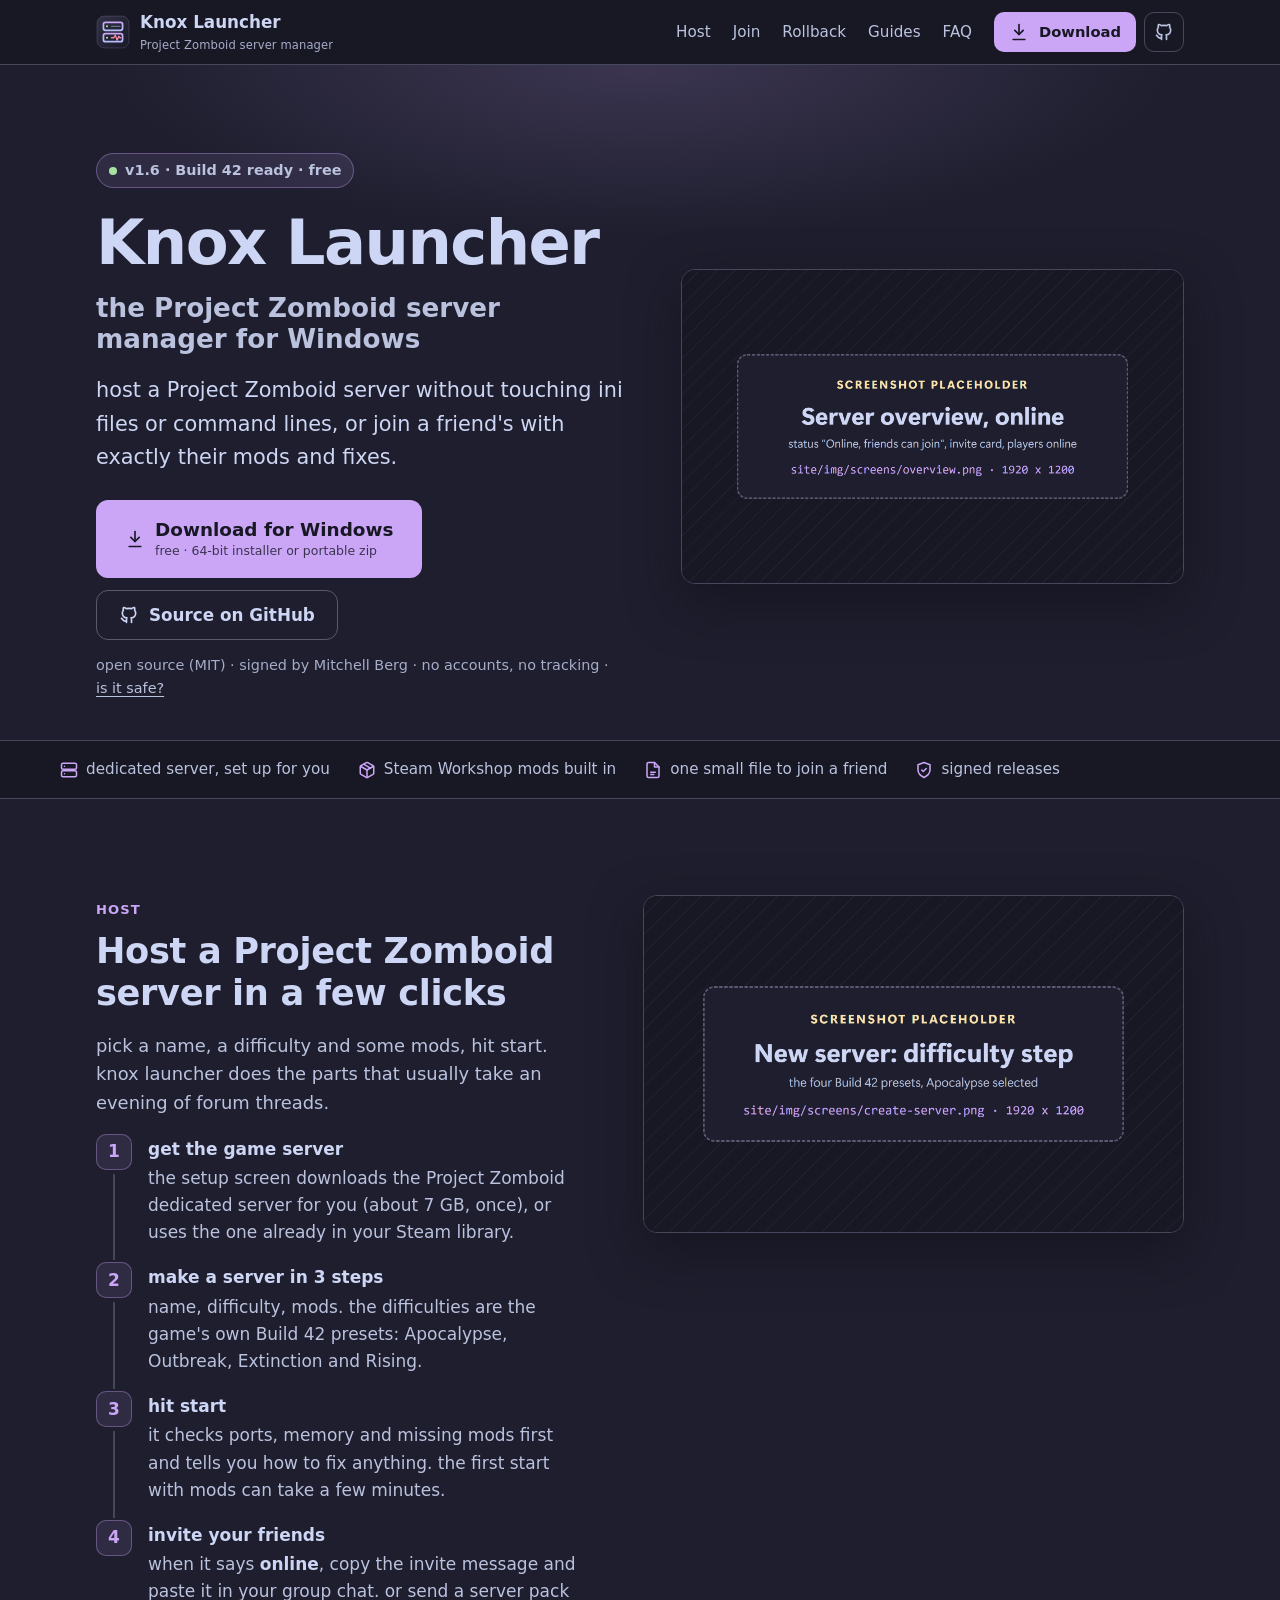
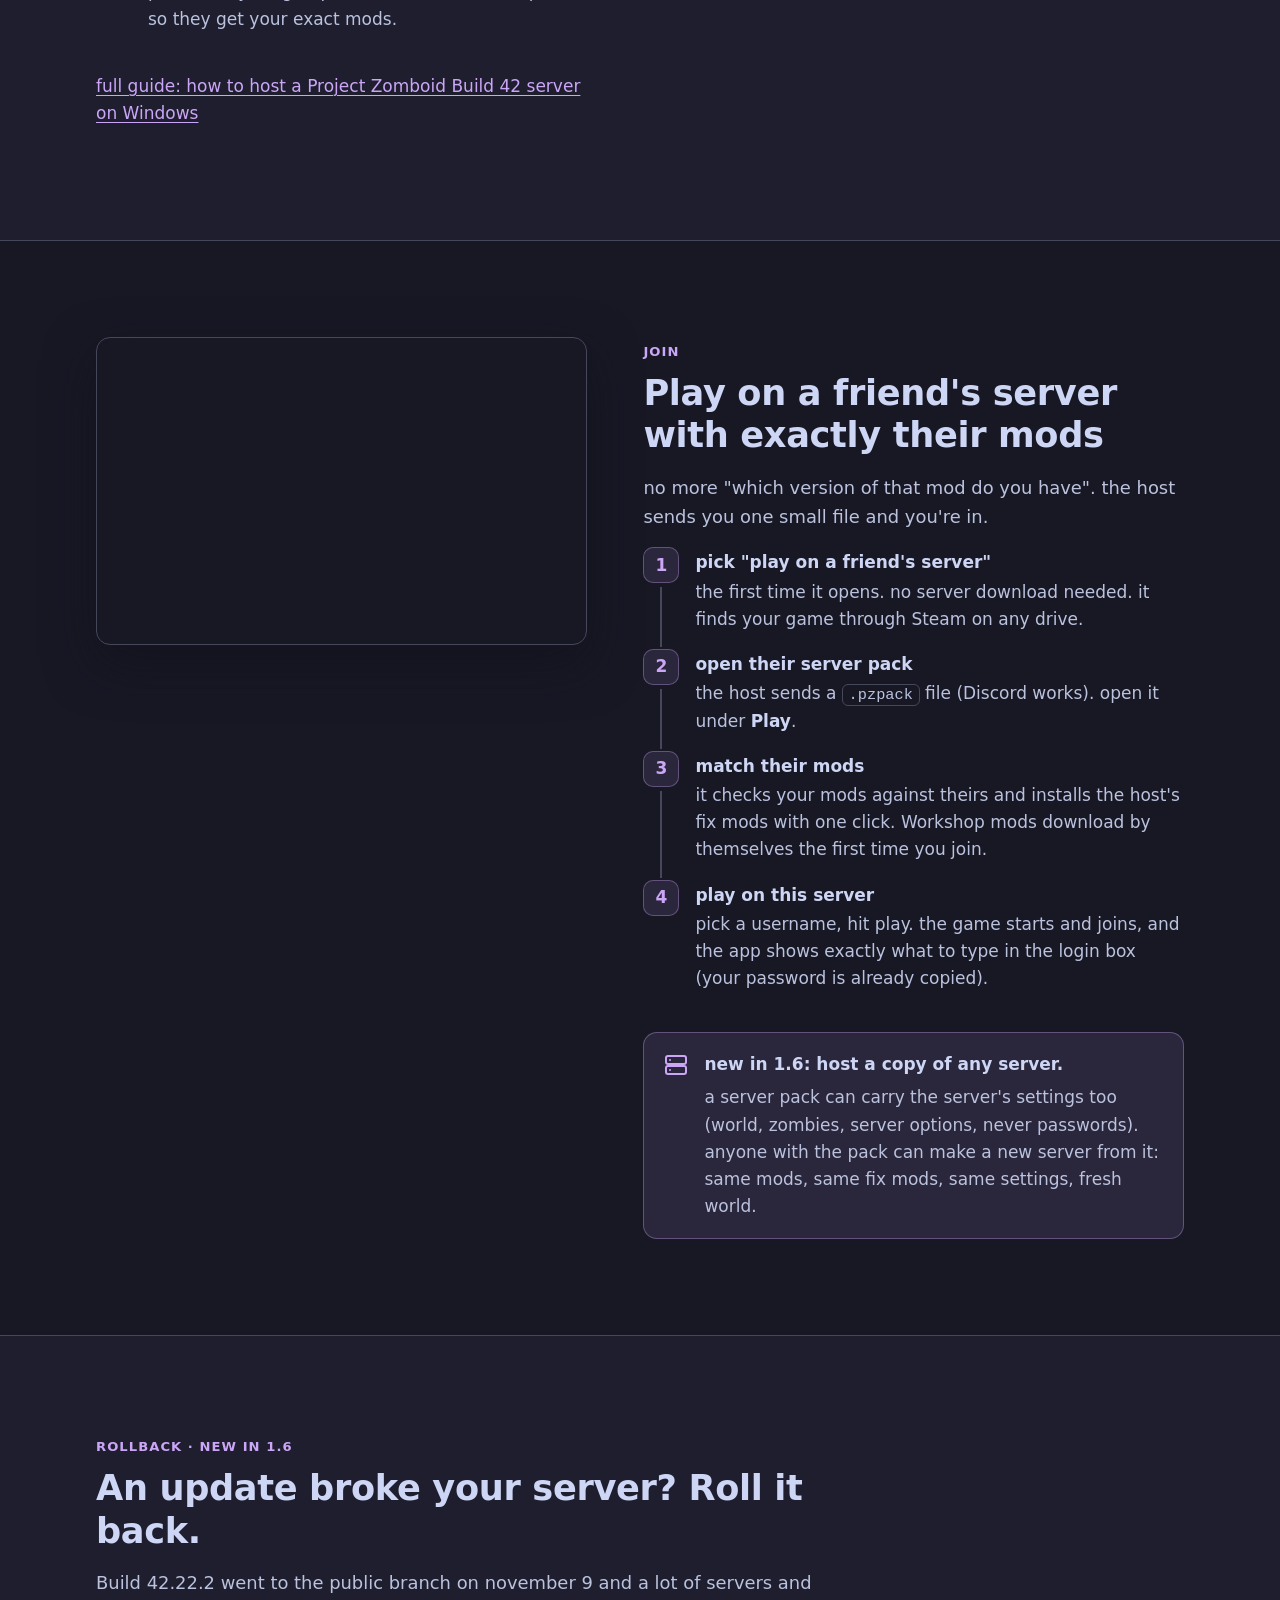
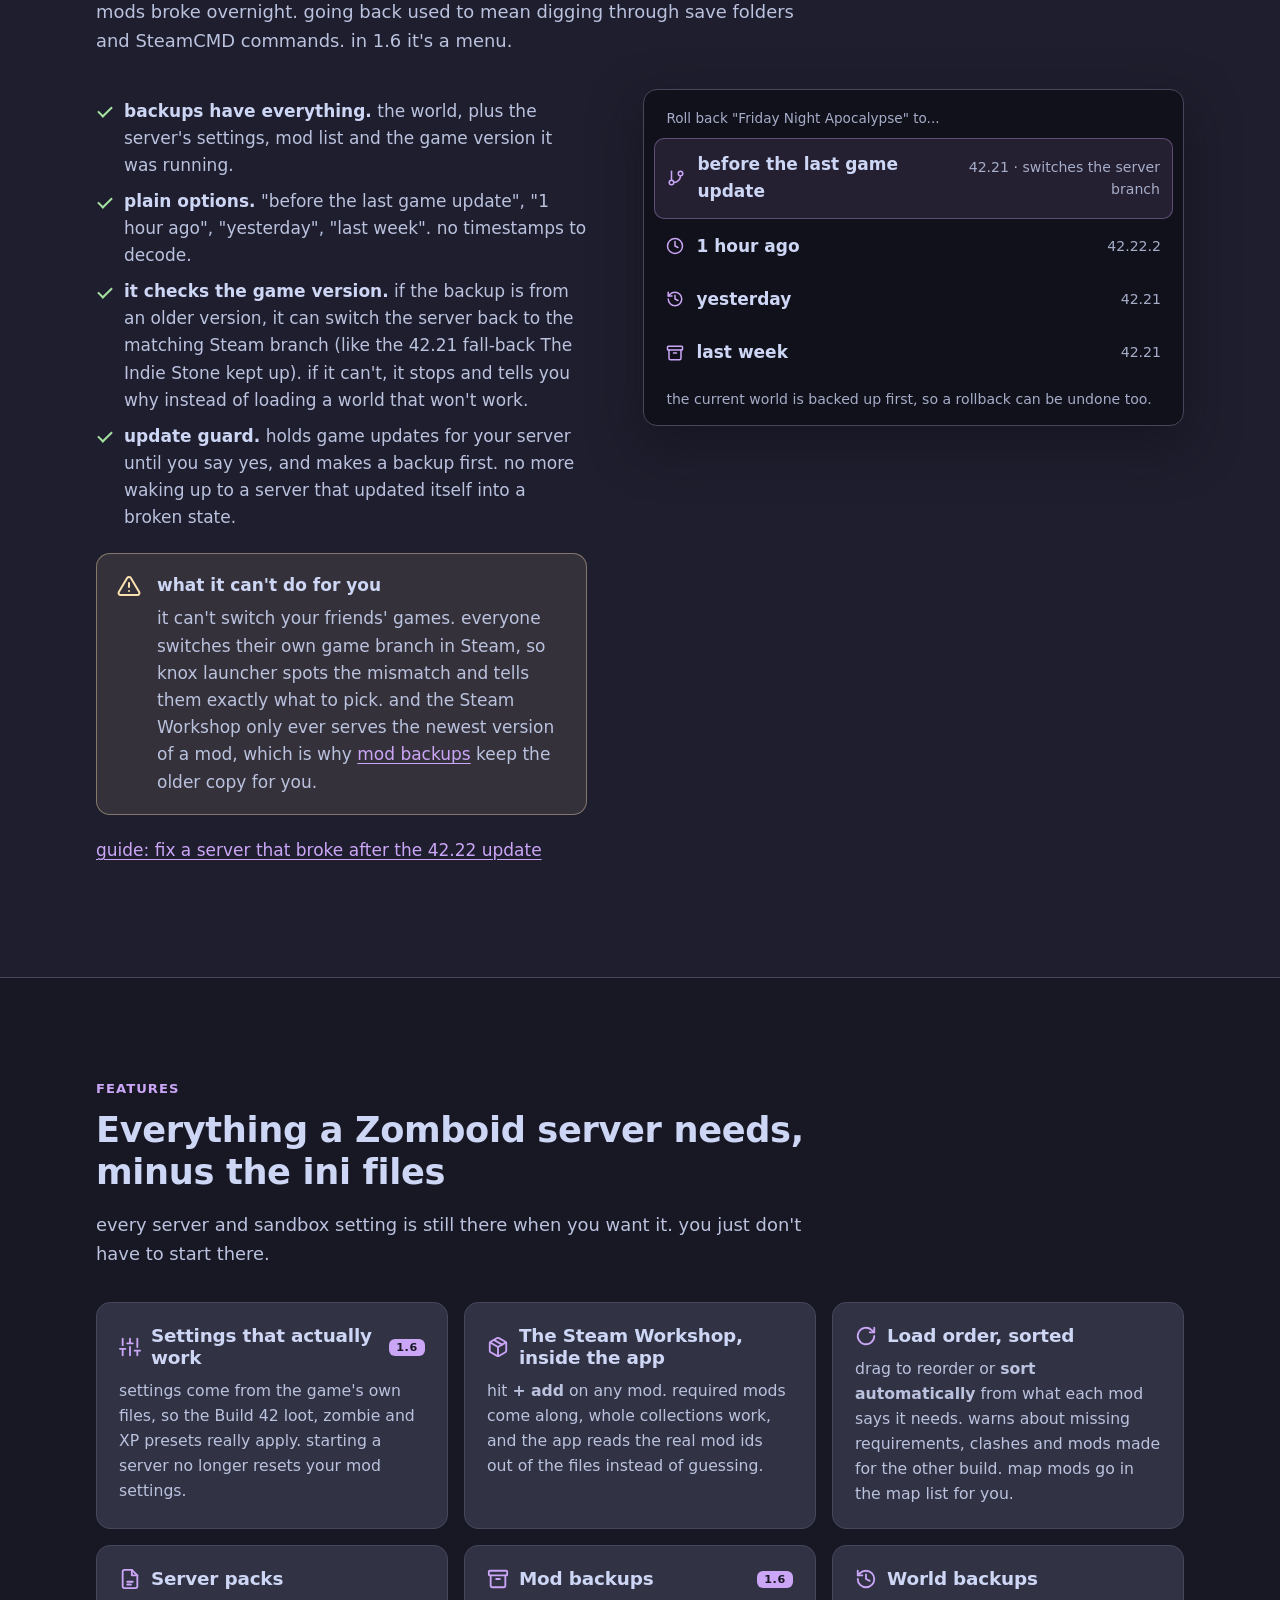
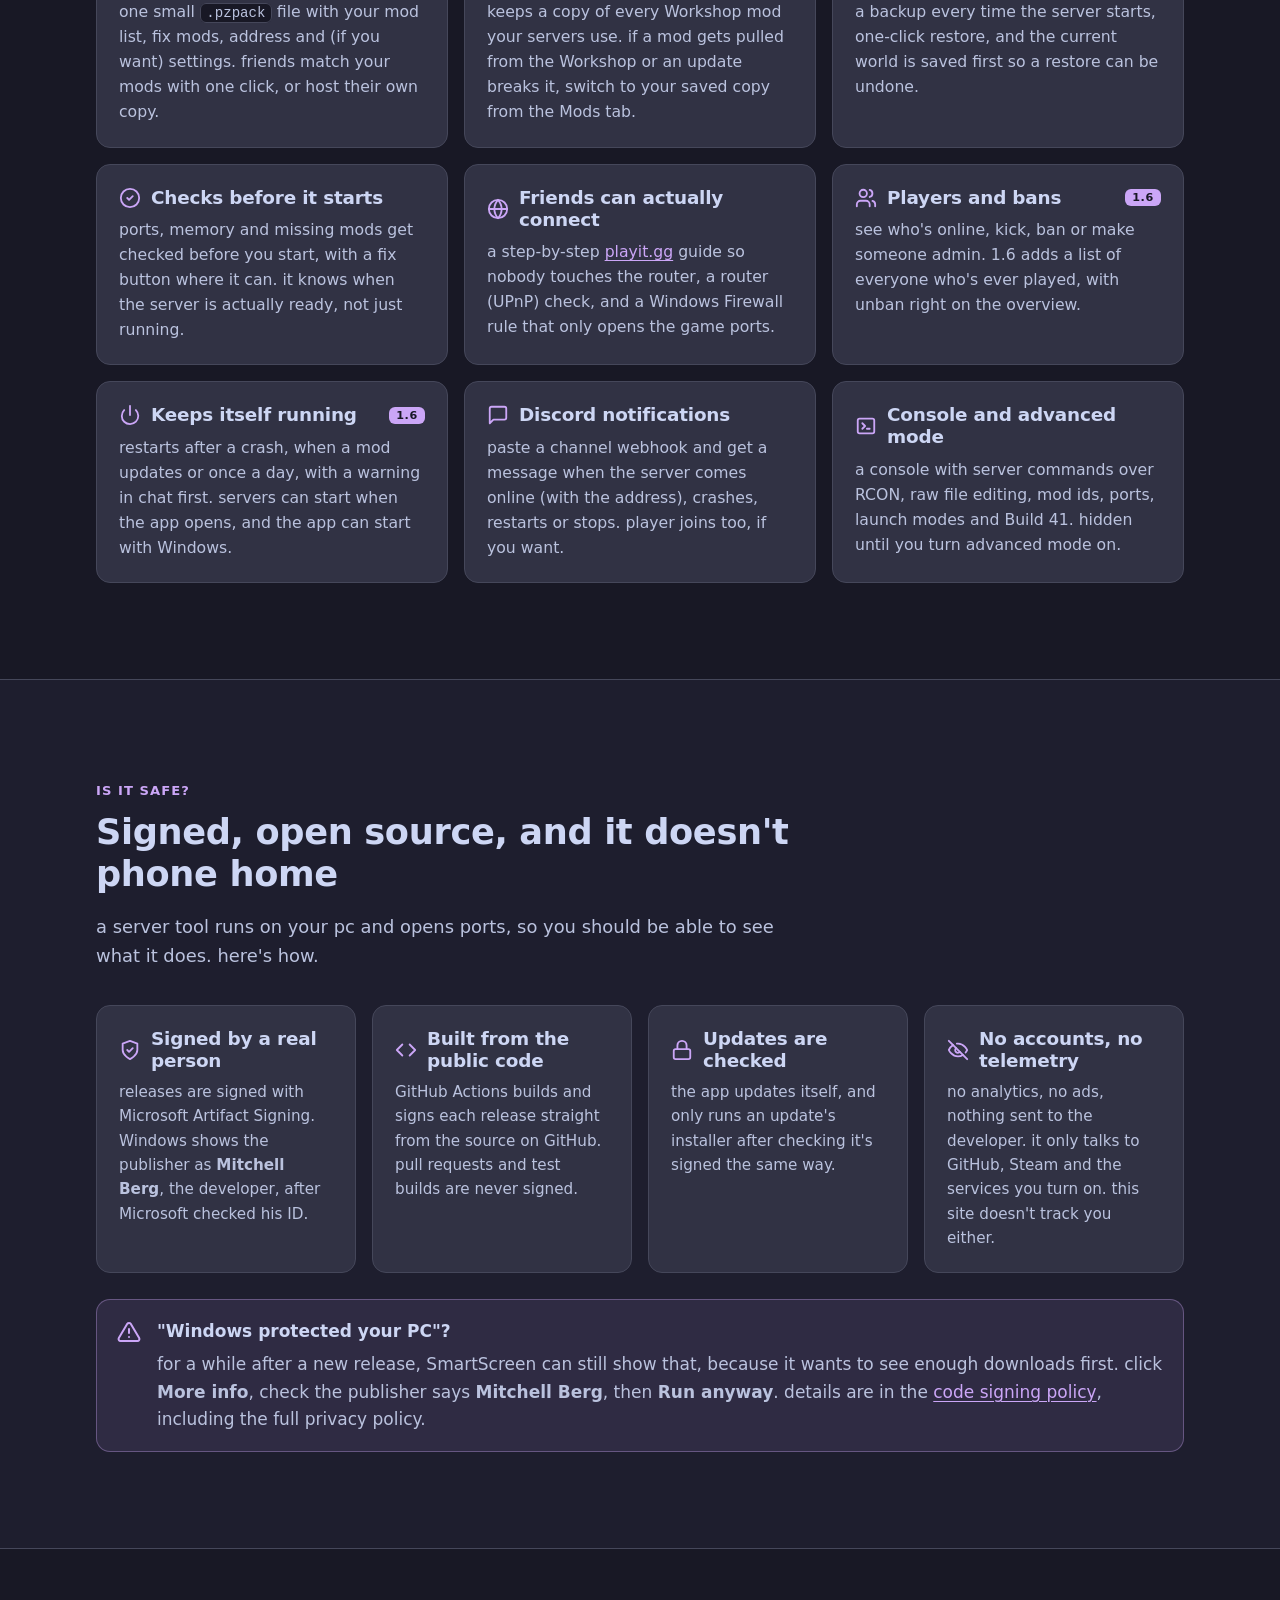
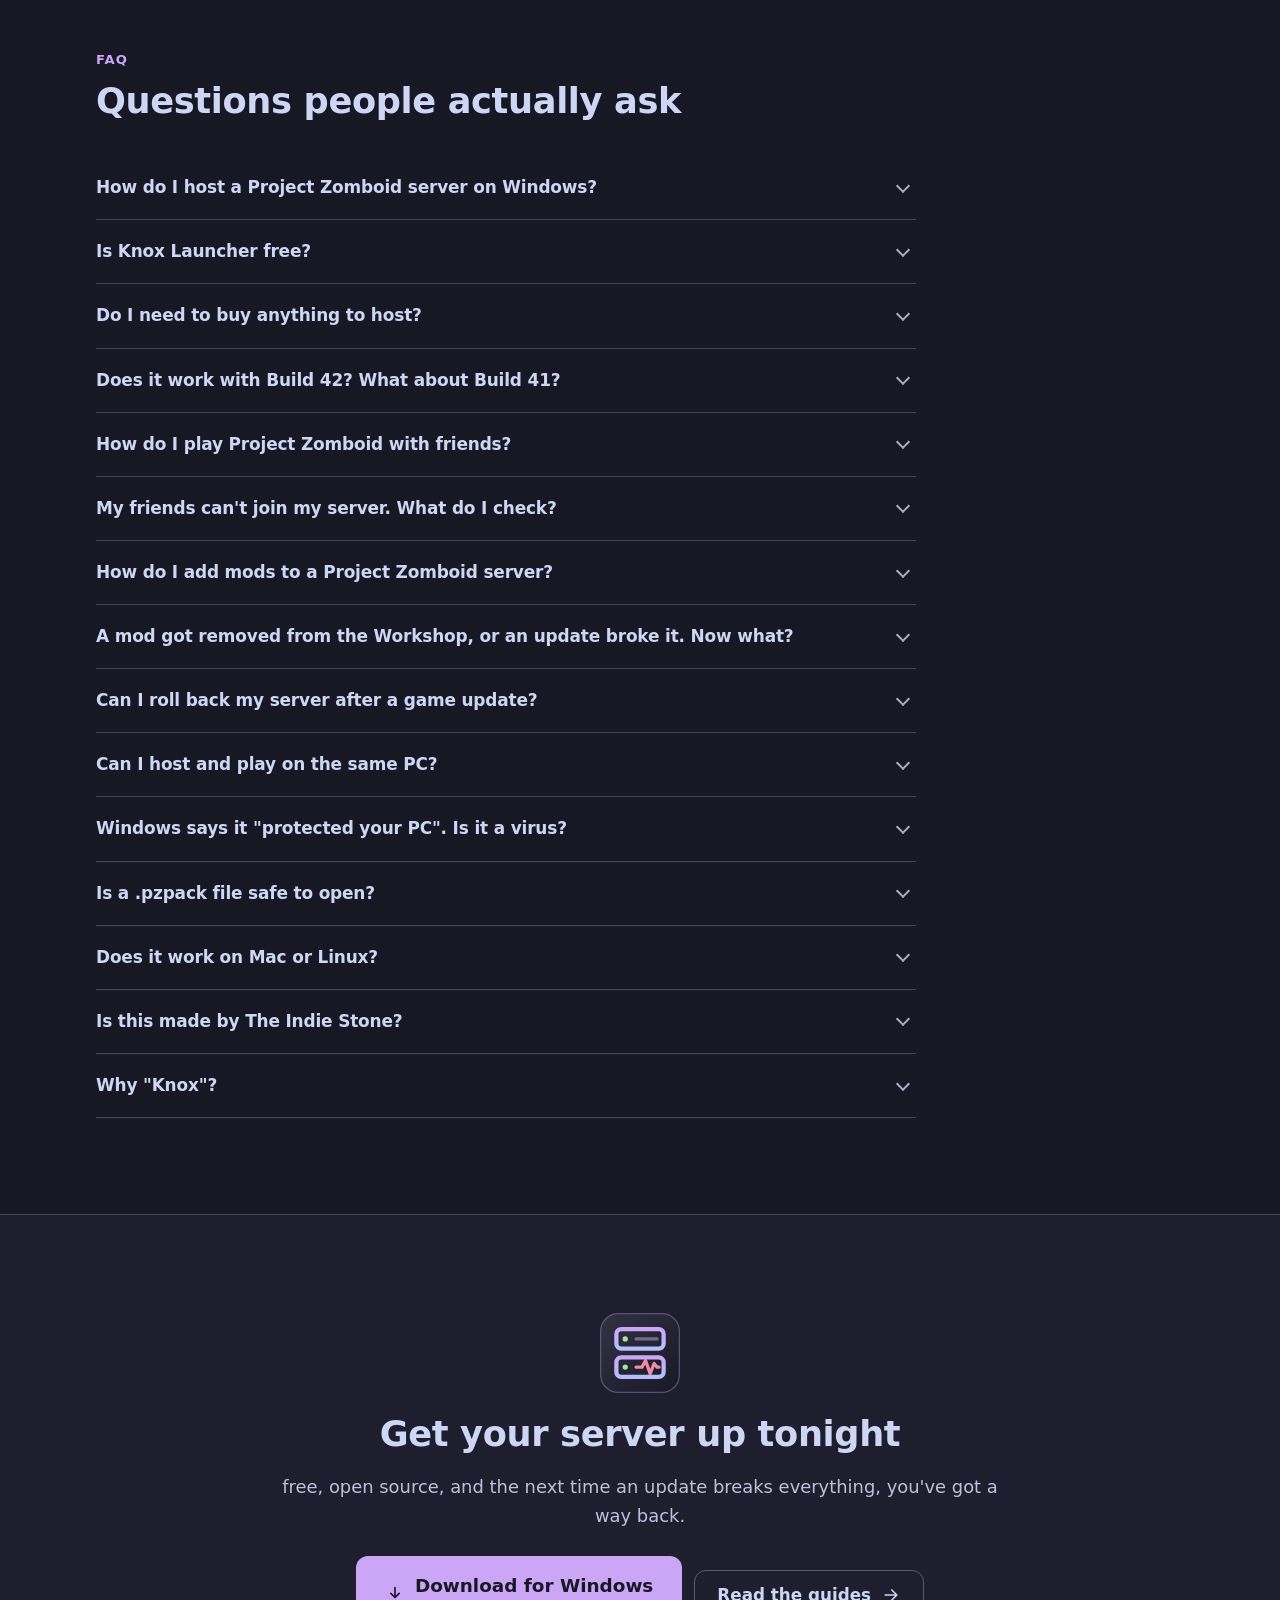
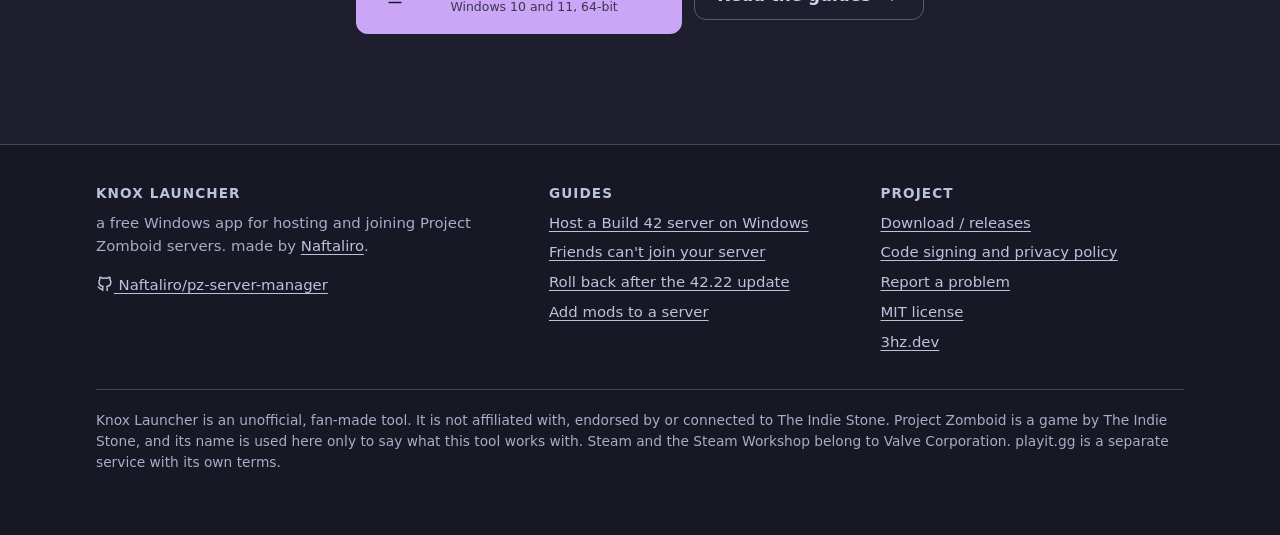
==== knox/index.html @ b211443c "knox launcher site at /knox/, link it from the knox card and the 404, add it to the sitemap" ====
<!DOCTYPE html>
<html lang="en">
<head>
  <meta charset="utf-8">
  <meta name="viewport" content="width=device-width, initial-scale=1">
  <meta http-equiv="Content-Security-Policy" content="default-src 'self'; img-src 'self' data:; style-src 'self'; script-src 'self'; font-src 'self'; connect-src 'none'; form-action 'none'; base-uri 'none'; object-src 'none'">
  <meta name="referrer" content="strict-origin-when-cross-origin">
  <title>Knox Launcher · free Project Zomboid server manager for Windows</title>
  <meta name="description" content="Host a Project Zomboid dedicated server on Windows without touching ini files, or join a friend's server with exactly their mods and fixes. Free, open source, Build 42 ready.">
  <link rel="canonical" href="https://3hz.dev/knox/">
  <meta name="color-scheme" content="dark">
  <meta name="theme-color" content="#1e1e2e">
  <meta name="author" content="Naftaliro">

  <meta property="og:type" content="website">
  <meta property="og:site_name" content="Knox Launcher">
  <meta property="og:title" content="Knox Launcher · free Project Zomboid server manager for Windows">
  <meta property="og:description" content="Host a Project Zomboid server without ini files or command lines, or join a friend's with exactly their mods and fixes. Free and open source.">
  <meta property="og:url" content="https://3hz.dev/knox/">
  <meta property="og:image" content="https://3hz.dev/knox/img/og.png">
  <meta property="og:image:width" content="1200">
  <meta property="og:image:height" content="630">
  <meta property="og:image:alt" content="Knox Launcher logo next to the words: Project Zomboid servers without the ini files. Host a server or join a friend's with exactly their mods.">
  <meta name="twitter:card" content="summary_large_image">
  <meta name="twitter:title" content="Knox Launcher · free Project Zomboid server manager for Windows">
  <meta name="twitter:description" content="Host a Project Zomboid server without ini files or command lines, or join a friend's with exactly their mods and fixes. Free and open source.">
  <meta name="twitter:image" content="https://3hz.dev/knox/img/og.png">
  <meta name="twitter:image:alt" content="Knox Launcher logo next to the words: Project Zomboid servers without the ini files. Host a server or join a friend's with exactly their mods.">

  <link rel="icon" href="/knox/favicon.ico" sizes="32x32">
  <link rel="icon" href="/knox/favicon.svg" type="image/svg+xml">
  <link rel="apple-touch-icon" href="/knox/apple-touch-icon.png">
  <link rel="manifest" href="/knox/site.webmanifest">
  <link rel="preload" href="/knox/img/screens/overview.png" as="image" fetchpriority="high">
  <link rel="stylesheet" href="/knox/css/style.css">

  <script type="application/ld+json">
  {
    "@context": "https://schema.org",
    "@graph": [
      {
        "@type": "WebPage",
        "@id": "https://3hz.dev/knox/#page",
        "name": "Knox Launcher · free Project Zomboid server manager for Windows",
        "url": "https://3hz.dev/knox/",
        "inLanguage": "en",
        "isPartOf": { "@type": "WebSite", "name": "3hz.dev", "url": "https://3hz.dev/" },
        "mainEntity": { "@id": "https://3hz.dev/knox/#app" }
      },
      {
        "@type": "SoftwareApplication",
        "@id": "https://3hz.dev/knox/#app",
        "name": "Knox Launcher",
        "alternateName": ["PZ Server Manager", "pz-server-manager"],
        "description": "A free, open-source Windows app for Project Zomboid: host a dedicated server without touching ini files or command lines, or join a friend's server with exactly their mods and fixes using a small server pack (.pzpack) file.",
        "url": "https://3hz.dev/knox/",
        "applicationCategory": "GameApplication",
        "applicationSubCategory": "Game server manager",
        "operatingSystem": "Windows 10, Windows 11 (64-bit)",
        "softwareVersion": "1.6.0",
        "downloadUrl": "https://github.com/Naftaliro/pz-server-manager/releases/latest",
        "installUrl": "https://github.com/Naftaliro/pz-server-manager/releases/latest",
        "license": "https://opensource.org/licenses/MIT",
        "isAccessibleForFree": true,
        "offers": { "@type": "Offer", "price": "0", "priceCurrency": "USD" },
        "image": "https://3hz.dev/knox/img/og.png",
        "sameAs": ["https://github.com/Naftaliro/pz-server-manager"],
        "author": { "@type": "Person", "name": "Mitchell Berg", "alternateName": "Naftaliro", "url": "https://3hz.dev" },
        "publisher": { "@type": "Person", "name": "Mitchell Berg", "alternateName": "Naftaliro", "url": "https://3hz.dev" }
      }
    ]
  }
  </script>
</head>
<body>
<a class="skip" href="#main">skip to content</a>

<header class="top">
  <div class="wrap top-in">
    <a class="logo" href="/knox/" aria-label="Knox Launcher home">
      <img src="/knox/img/icon.svg" alt="" width="34" height="34">
      <span>Knox Launcher<small>Project Zomboid server manager</small></span>
    </a>
    <nav class="nav" aria-label="main">
      <a href="/knox/#host">Host</a>
      <a href="/knox/#join">Join</a>
      <a href="/knox/#rollback">Rollback</a>
      <a href="/knox/guides/">Guides</a>
      <a href="/knox/#faq">FAQ</a>
    </nav>
    <div class="top-actions">
      <a class="btn btn-primary btn-sm" href="https://github.com/Naftaliro/pz-server-manager/releases/latest"><svg class="i" aria-hidden="true"><use href="/knox/img/icons.svg#download"/></svg>Download</a>
      <a class="icon-btn" href="https://github.com/Naftaliro/pz-server-manager" aria-label="Knox Launcher on GitHub"><svg aria-hidden="true"><use href="/knox/img/icons.svg#github"/></svg></a>
    </div>
  </div>
</header>

<main id="main">

  <!-- ── hero ── -->
  <section class="hero" aria-labelledby="t-hero">
    <div class="wrap hero-grid">
      <div>
        <p class="eyebrow"><span class="dot" aria-hidden="true"></span>v1.6 · Build 42 ready · free</p>
        <h1 id="t-hero">Knox Launcher <span class="h1-sub">the Project Zomboid server manager for Windows</span></h1>
        <p class="pitch">host a Project Zomboid server without touching ini files or command lines, or join a friend's with exactly their mods and fixes.</p>
        <div class="cta">
          <a class="btn btn-primary btn-big" href="https://github.com/Naftaliro/pz-server-manager/releases/latest">
            <svg aria-hidden="true"><use href="/knox/img/icons.svg#download"/></svg>
            <span>Download for Windows<span class="btn-sub">free · 64-bit installer or portable zip</span></span>
          </a>
          <a class="btn btn-ghost" href="https://github.com/Naftaliro/pz-server-manager"><svg aria-hidden="true"><use href="/knox/img/icons.svg#github"/></svg>Source on GitHub</a>
        </div>
        <p class="cta-note">open source (MIT) · signed by Mitchell Berg · no accounts, no tracking · <a href="/knox/#trust">is it safe?</a></p>
      </div>
      <figure class="hero-shot shot">
        <img src="/knox/img/screens/overview.png" width="1920" height="1200" fetchpriority="high" decoding="async"
             alt="Knox Launcher's server overview: the server says online, friends can join, with an invite box showing the address, port and a copy invite message button, and a list of players online.">
      </figure>
    </div>
  </section>

  <div class="strip">
    <ul class="wrap">
      <li><svg class="i" aria-hidden="true"><use href="/knox/img/icons.svg#server"/></svg>dedicated server, set up for you</li>
      <li><svg class="i" aria-hidden="true"><use href="/knox/img/icons.svg#package"/></svg>Steam Workshop mods built in</li>
      <li><svg class="i" aria-hidden="true"><use href="/knox/img/icons.svg#file"/></svg>one small file to join a friend</li>
      <li><svg class="i" aria-hidden="true"><use href="/knox/img/icons.svg#shield"/></svg>signed releases</li>
    </ul>
  </div>

  <!-- ── host ── -->
  <section class="sec" id="host" aria-labelledby="t-host">
    <div class="wrap split">
      <div>
        <span class="kicker">Host</span>
        <h2 id="t-host">Host a Project Zomboid server in a few clicks</h2>
        <p class="lede">pick a name, a difficulty and some mods, hit start. knox launcher does the parts that usually take an evening of forum threads.</p>
        <ol class="steps">
          <li><b>get the game server</b><p>the setup screen downloads the Project Zomboid dedicated server for you (about 7 GB, once), or uses the one already in your Steam library.</p></li>
          <li><b>make a server in 3 steps</b><p>name, difficulty, mods. the difficulties are the game's own Build 42 presets: Apocalypse, Outbreak, Extinction and Rising.</p></li>
          <li><b>hit start</b><p>it checks ports, memory and missing mods first and tells you how to fix anything. the first start with mods can take a few minutes.</p></li>
          <li><b>invite your friends</b><p>when it says <b>online</b>, copy the invite message and paste it in your group chat. or send a server pack so they get your exact mods.</p></li>
        </ol>
        <p><a href="/knox/guides/host-project-zomboid-server-windows/">full guide: how to host a Project Zomboid Build 42 server on Windows</a></p>
      </div>
      <figure class="shot">
        <img src="/knox/img/screens/create-server.png" width="1920" height="1200" loading="lazy" decoding="async"
             alt="The new server screen asking how hard it should be, with the four Build 42 difficulty presets: Apocalypse, Outbreak, Extinction and Rising, each with a one-line description.">
      </figure>
    </div>
  </section>

  <!-- ── join ── -->
  <section class="sec sec-alt" id="join" aria-labelledby="t-join">
    <div class="wrap split flip">
      <div>
        <span class="kicker">Join</span>
        <h2 id="t-join">Play on a friend's server with exactly their mods</h2>
        <p class="lede">no more "which version of that mod do you have". the host sends you one small file and you're in.</p>
        <ol class="steps">
          <li><b>pick "play on a friend's server"</b><p>the first time it opens. no server download needed. it finds your game through Steam on any drive.</p></li>
          <li><b>open their server pack</b><p>the host sends a <code>.pzpack</code> file (Discord works). open it under <b>Play</b>.</p></li>
          <li><b>match their mods</b><p>it checks your mods against theirs and installs the host's fix mods with one click. Workshop mods download by themselves the first time you join.</p></li>
          <li><b>play on this server</b><p>pick a username, hit play. the game starts and joins, and the app shows exactly what to type in the login box (your password is already copied).</p></li>
        </ol>
        <div class="callout">
          <svg aria-hidden="true"><use href="/knox/img/icons.svg#server"/></svg>
          <div>
            <p><b>new in 1.6: host a copy of any server.</b></p>
            <p>a server pack can carry the server's settings too (world, zombies, server options, never passwords). anyone with the pack can make a new server from it: same mods, same fix mods, same settings, fresh world.</p>
          </div>
        </div>
      </div>
      <figure class="shot">
        <img src="/knox/img/screens/play.png" width="1920" height="1200" loading="lazy" decoding="async"
             alt="The Play page with a friend's server added from a server pack: it says your mods match this server, shows the username you join as and a Play on this server button.">
      </figure>
    </div>
  </section>

  <!-- PENDING-FEATURE: rollback -->
  <section class="sec" id="rollback" aria-labelledby="t-rollback">
    <div class="wrap">
      <div class="sec-head">
        <span class="kicker">Rollback · new in 1.6</span>
        <h2 id="t-rollback">An update broke your server? Roll it back.</h2>
        <p class="lede">Build 42.22.2 went to the public branch on november 9 and a lot of servers and mods broke overnight. going back used to mean digging through save folders and SteamCMD commands. in 1.6 it's a menu.</p>
      </div>
      <div class="split">
        <div>
          <ul class="ticks">
            <li><b>backups have everything.</b> the world, plus the server's settings, mod list and the game version it was running.</li>
            <li><b>plain options.</b> "before the last game update", "1 hour ago", "yesterday", "last week". no timestamps to decode.</li>
            <li><b>it checks the game version.</b> if the backup is from an older version, it can switch the server back to the matching Steam branch (like the 42.21 fall-back The Indie Stone kept up). if it can't, it stops and tells you why instead of loading a world that won't work.</li>
            <li><b>update guard.</b> holds game updates for your server until you say yes, and makes a backup first. no more waking up to a server that updated itself into a broken state.</li>
          </ul>
          <div class="callout warn mt">
            <svg aria-hidden="true"><use href="/knox/img/icons.svg#alert"/></svg>
            <div>
              <p><b>what it can't do for you</b></p>
              <p>it can't switch your friends' games. everyone switches their own game branch in Steam, so knox launcher spots the mismatch and tells them exactly what to pick. and the Steam Workshop only ever serves the newest version of a mod, which is why <a href="/knox/#features">mod backups</a> keep the older copy for you.</p>
            </div>
          </div>
          <p class="mt"><a href="/knox/guides/roll-back-project-zomboid-server-update/">guide: fix a server that broke after the 42.22 update</a></p>
        </div>
        <div class="menu" role="img" aria-label="Example of the rollback menu with four choices: before the last game update, 1 hour ago, yesterday and last week, each showing the game version it was made on.">
          <p class="menu-title">Roll back "Friday Night Apocalypse" to...</p>
          <ul>
            <li><svg aria-hidden="true"><use href="/knox/img/icons.svg#branch"/></svg><span class="m-name">before the last game update</span><span class="m-meta">42.21 · switches the server branch</span></li>
            <li><svg aria-hidden="true"><use href="/knox/img/icons.svg#clock"/></svg><span class="m-name">1 hour ago</span><span class="m-meta">42.22.2</span></li>
            <li><svg aria-hidden="true"><use href="/knox/img/icons.svg#history"/></svg><span class="m-name">yesterday</span><span class="m-meta">42.21</span></li>
            <li><svg aria-hidden="true"><use href="/knox/img/icons.svg#archive"/></svg><span class="m-name">last week</span><span class="m-meta">42.21</span></li>
          </ul>
          <p class="menu-note">the current world is backed up first, so a rollback can be undone too.</p>
        </div>
      </div>
    </div>
  </section>
  <!-- /PENDING-FEATURE: rollback -->

  <!-- ── features ── -->
  <section class="sec sec-alt" id="features" aria-labelledby="t-features">
    <div class="wrap">
      <div class="sec-head">
        <span class="kicker">Features</span>
        <h2 id="t-features">Everything a Zomboid server needs, minus the ini files</h2>
        <p class="lede">every server and sandbox setting is still there when you want it. you just don't have to start there.</p>
      </div>
      <div class="grid">
        <article class="card">
          <h3><svg aria-hidden="true"><use href="/knox/img/icons.svg#sliders"/></svg>Settings that actually work<span class="new">1.6</span></h3>
          <p>settings come from the game's own files, so the Build 42 loot, zombie and XP presets really apply. starting a server no longer resets your mod settings.</p>
        </article>
        <article class="card">
          <h3><svg aria-hidden="true"><use href="/knox/img/icons.svg#package"/></svg>The Steam Workshop, inside the app</h3>
          <p>hit <b>+ add</b> on any mod. required mods come along, whole collections work, and the app reads the real mod ids out of the files instead of guessing.</p>
        </article>
        <article class="card">
          <h3><svg aria-hidden="true"><use href="/knox/img/icons.svg#refresh"/></svg>Load order, sorted</h3>
          <p>drag to reorder or <b>sort automatically</b> from what each mod says it needs. warns about missing requirements, clashes and mods made for the other build. map mods go in the map list for you.</p>
        </article>
        <article class="card">
          <h3><svg aria-hidden="true"><use href="/knox/img/icons.svg#file"/></svg>Server packs</h3>
          <p>one small <code>.pzpack</code> file with your mod list, fix mods, address and (if you want) settings. friends match your mods with one click, or host their own copy.</p>
        </article>
        <article class="card">
          <h3><svg aria-hidden="true"><use href="/knox/img/icons.svg#archive"/></svg>Mod backups<span class="new">1.6</span></h3>
          <p>keeps a copy of every Workshop mod your servers use. if a mod gets pulled from the Workshop or an update breaks it, switch to your saved copy from the Mods tab.</p>
        </article>
        <article class="card">
          <h3><svg aria-hidden="true"><use href="/knox/img/icons.svg#history"/></svg>World backups</h3>
          <p>a backup every time the server starts, one-click restore, and the current world is saved first so a restore can be undone.</p>
        </article>
        <article class="card">
          <h3><svg aria-hidden="true"><use href="/knox/img/icons.svg#check"/></svg>Checks before it starts</h3>
          <p>ports, memory and missing mods get checked before you start, with a fix button where it can. it knows when the server is actually ready, not just running.</p>
        </article>
        <article class="card">
          <h3><svg aria-hidden="true"><use href="/knox/img/icons.svg#globe"/></svg>Friends can actually connect</h3>
          <p>a step-by-step <a href="https://playit.gg">playit.gg</a> guide so nobody touches the router, a router (UPnP) check, and a Windows Firewall rule that only opens the game ports.</p>
        </article>
        <article class="card">
          <h3><svg aria-hidden="true"><use href="/knox/img/icons.svg#users"/></svg>Players and bans<span class="new">1.6</span></h3>
          <p>see who's online, kick, ban or make someone admin. 1.6 adds a list of everyone who's ever played, with unban right on the overview.</p>
        </article>
        <article class="card">
          <h3><svg aria-hidden="true"><use href="/knox/img/icons.svg#power"/></svg>Keeps itself running<span class="new">1.6</span></h3>
          <p>restarts after a crash, when a mod updates or once a day, with a warning in chat first. servers can start when the app opens, and the app can start with Windows.</p>
        </article>
        <article class="card">
          <h3><svg aria-hidden="true"><use href="/knox/img/icons.svg#message"/></svg>Discord notifications</h3>
          <p>paste a channel webhook and get a message when the server comes online (with the address), crashes, restarts or stops. player joins too, if you want.</p>
        </article>
        <article class="card">
          <h3><svg aria-hidden="true"><use href="/knox/img/icons.svg#terminal"/></svg>Console and advanced mode</h3>
          <p>a console with server commands over RCON, raw file editing, mod ids, ports, launch modes and Build 41. hidden until you turn advanced mode on.</p>
        </article>
      </div>
    </div>
  </section>

  <!-- ── trust ── -->
  <section class="sec" id="trust" aria-labelledby="t-trust">
    <div class="wrap">
      <div class="sec-head">
        <span class="kicker">Is it safe?</span>
        <h2 id="t-trust">Signed, open source, and it doesn't phone home</h2>
        <p class="lede">a server tool runs on your pc and opens ports, so you should be able to see what it does. here's how.</p>
      </div>
      <div class="trust">
        <div class="card">
          <h3><svg aria-hidden="true"><use href="/knox/img/icons.svg#shield"/></svg>Signed by a real person</h3>
          <p>releases are signed with Microsoft Artifact Signing. Windows shows the publisher as <b>Mitchell Berg</b>, the developer, after Microsoft checked his ID.</p>
        </div>
        <div class="card">
          <h3><svg aria-hidden="true"><use href="/knox/img/icons.svg#code"/></svg>Built from the public code</h3>
          <p>GitHub Actions builds and signs each release straight from the source on GitHub. pull requests and test builds are never signed.</p>
        </div>
        <div class="card">
          <h3><svg aria-hidden="true"><use href="/knox/img/icons.svg#lock"/></svg>Updates are checked</h3>
          <p>the app updates itself, and only runs an update's installer after checking it's signed the same way.</p>
        </div>
        <div class="card">
          <h3><svg aria-hidden="true"><use href="/knox/img/icons.svg#eye-off"/></svg>No accounts, no telemetry</h3>
          <p>no analytics, no ads, nothing sent to the developer. it only talks to GitHub, Steam and the services you turn on. this site doesn't track you either.</p>
        </div>
      </div>
      <div class="callout smart">
        <svg aria-hidden="true"><use href="/knox/img/icons.svg#alert"/></svg>
        <div>
          <p><b>"Windows protected your PC"?</b></p>
          <p>for a while after a new release, SmartScreen can still show that, because it wants to see enough downloads first. click <b>More info</b>, check the publisher says <b>Mitchell Berg</b>, then <b>Run anyway</b>. details are in the <a href="https://github.com/Naftaliro/pz-server-manager/blob/main/CODE_SIGNING_POLICY.md">code signing policy</a>, including the full privacy policy.</p>
        </div>
      </div>
    </div>
  </section>

  <!-- ── faq ── -->
  <section class="sec sec-alt" id="faq" aria-labelledby="t-faq">
    <div class="wrap">
      <div class="sec-head">
        <span class="kicker">FAQ</span>
        <h2 id="t-faq">Questions people actually ask</h2>
      </div>
      <div class="faq">
        <details>
          <summary><h3>How do I host a Project Zomboid server on Windows?</h3></summary>
          <div class="a">
            <p>with knox launcher: install it, pick "host my own server", let it download the dedicated server (about 7 GB, once), make a server (name, difficulty, mods) and hit start. it sets up the Windows Firewall rule and tells you what to send your friends.</p>
            <p>doing it by hand works too. the <a href="/knox/guides/host-project-zomboid-server-windows/">hosting guide</a> covers both ways.</p>
          </div>
        </details>
        <details>
          <summary><h3>Is Knox Launcher free?</h3></summary>
          <div class="a"><p>yes. free and open source under the MIT license. no paid version, no ads, no account.</p></div>
        </details>
        <details>
          <summary><h3>Do I need to buy anything to host?</h3></summary>
          <div class="a"><p>no. the Project Zomboid dedicated server is a free download from Steam and the app gets it for you. everyone who wants to play on the server needs their own copy of the game. you don't need a paid hosting service either, your own pc is the server.</p></div>
        </details>
        <details>
          <summary><h3>Does it work with Build 42? What about Build 41?</h3></summary>
          <div class="a"><p>Build 42 is the default, including its new presets and settings. Build 41 still works from the <code>legacy41</code> branch: turn on advanced mode in app settings and pick it there.</p></div>
        </details>
        <details>
          <summary><h3>How do I play Project Zomboid with friends?</h3></summary>
          <div class="a">
            <p>one of you hosts a server (on your own pc is fine), everyone else joins it. the easiest way to join is a server pack: the host makes it from their server's Mods tab (Import / Export → Share with players), you open it under <b>Play</b> and the app matches your mods to theirs.</p>
            <p>or just type the address into the game: <b>Join</b>, then <b>Add server</b>.</p>
          </div>
        </details>
        <details>
          <summary><h3>My friends can't join my server. What do I check?</h3></summary>
          <div class="a">
            <p>the usual three: the Windows Firewall rule (the app adds it), port forwarding on your router (UDP 16261 and 16262), and everyone on the same game version with no beta branch. the easiest fix is playit.gg, which skips the router part. there's a <a href="/knox/guides/friends-cant-join-project-zomboid-server/">whole guide for this</a>.</p>
          </div>
        </details>
        <details>
          <summary><h3>How do I add mods to a Project Zomboid server?</h3></summary>
          <div class="a"><p>open the server's Mods tab, browse the Steam Workshop right in the app and hit <b>+ add</b>. it downloads the mod, finds the real mod ids, adds required mods and map mods, and sorts the load order. friends' games download the same Workshop mods when they join. more in the <a href="/knox/guides/project-zomboid-server-mods/">server mods guide</a>.</p></div>
        </details>
        <details>
          <summary><h3>A mod got removed from the Workshop, or an update broke it. Now what?</h3></summary>
          <div class="a"><p>if mod backups were on (app settings → Mod backups), the Mods tab can switch the server to your saved copy. friends get that copy from your server pack. the Workshop itself only serves the latest version, so turn mod backups on before you need them.</p></div>
        </details>
        <!-- PENDING-FEATURE: rollback -->
        <details>
          <summary><h3>Can I roll back my server after a game update?</h3></summary>
          <div class="a"><p>yes, in 1.6. the rollback menu takes the world, settings and mod list back to "before the last game update" (or 1 hour ago, yesterday, last week) and switches the server to the matching Steam branch when one exists. players switch their own game branch in Steam, and the app tells them which one. the <a href="/knox/guides/roll-back-project-zomboid-server-update/">rollback guide</a> also shows how to do it by hand.</p></div>
        </details>
        <!-- /PENDING-FEATURE: rollback -->
        <details>
          <summary><h3>Can I host and play on the same PC?</h3></summary>
          <div class="a"><p>yes, lots of people do. leave enough memory for your own game: the server's memory slider shows how much your pc has. join your own server with the "same Wi-Fi" address from the overview page.</p></div>
        </details>
        <details>
          <summary><h3>Windows says it "protected your PC". Is it a virus?</h3></summary>
          <div class="a"><p>no. the app is signed, but SmartScreen can still warn about a brand new release until enough people have downloaded it. click <b>More info</b>, check the publisher is <b>Mitchell Berg</b>, then <b>Run anyway</b>. if it says unknown publisher, don't run it and download it again from the GitHub releases page.</p></div>
        </details>
        <details>
          <summary><h3>Is a .pzpack file safe to open?</h3></summary>
          <div class="a"><p>open server packs from people you trust. the pack's mod list is just a list, but the fix mods inside run in your game like any other mod. the app lists the fix mods in a pack (under <b>Details</b>) and only installs them when you click <b>Install</b>.</p></div>
        </details>
        <details>
          <summary><h3>Does it work on Mac or Linux?</h3></summary>
          <div class="a"><p>not right now. knox launcher is a Windows app (Windows 10 and 11, 64-bit).</p></div>
        </details>
        <details>
          <summary><h3>Is this made by The Indie Stone?</h3></summary>
          <div class="a"><p>no. knox launcher is an unofficial, fan-made tool by one developer. it isn't affiliated with or endorsed by The Indie Stone. it uses the regular Project Zomboid dedicated server from Steam, it doesn't change the game.</p></div>
        </details>
        <details>
          <summary><h3>Why "Knox"?</h3></summary>
          <div class="a"><p>it's named after Knox Country, where the game takes place. it used to be called PZ Server Manager, which is why the repo is still <code>pz-server-manager</code>.</p></div>
        </details>
      </div>
    </div>
  </section>

  <!-- ── final cta ── -->
  <section class="sec final" aria-labelledby="t-final">
    <div class="wrap narrow">
      <img src="/knox/img/icon.svg" alt="" width="84" height="84">
      <h2 id="t-final">Get your server up tonight</h2>
      <p class="lede">free, open source, and the next time an update breaks everything, you've got a way back.</p>
      <div class="cta">
        <a class="btn btn-primary btn-big" href="https://github.com/Naftaliro/pz-server-manager/releases/latest">
          <svg aria-hidden="true"><use href="/knox/img/icons.svg#download"/></svg>
          <span>Download for Windows<span class="btn-sub">Windows 10 and 11, 64-bit</span></span>
        </a>
        <a class="btn btn-ghost" href="/knox/guides/">Read the guides<svg aria-hidden="true"><use href="/knox/img/icons.svg#arrow"/></svg></a>
      </div>
    </div>
  </section>

</main>

<footer class="foot">
  <div class="wrap">
    <div class="foot-grid">
      <div>
        <h2>Knox Launcher</h2>
        <p>a free Windows app for hosting and joining Project Zomboid servers. made by <a href="https://3hz.dev">Naftaliro</a>.</p>
        <p><a href="https://github.com/Naftaliro/pz-server-manager"><svg class="i" aria-hidden="true"><use href="/knox/img/icons.svg#github"/></svg> Naftaliro/pz-server-manager</a></p>
      </div>
      <nav aria-label="guides">
        <h2>Guides</h2>
        <ul>
          <li><a href="/knox/guides/host-project-zomboid-server-windows/">Host a Build 42 server on Windows</a></li>
          <li><a href="/knox/guides/friends-cant-join-project-zomboid-server/">Friends can't join your server</a></li>
          <li><a href="/knox/guides/roll-back-project-zomboid-server-update/">Roll back after the 42.22 update</a></li>
          <li><a href="/knox/guides/project-zomboid-server-mods/">Add mods to a server</a></li>
        </ul>
      </nav>
      <nav aria-label="project">
        <h2>Project</h2>
        <ul>
          <li><a href="https://github.com/Naftaliro/pz-server-manager/releases/latest">Download / releases</a></li>
          <li><a href="https://github.com/Naftaliro/pz-server-manager/blob/main/CODE_SIGNING_POLICY.md">Code signing and privacy policy</a></li>
          <li><a href="https://github.com/Naftaliro/pz-server-manager/issues/new/choose">Report a problem</a></li>
          <li><a href="https://github.com/Naftaliro/pz-server-manager/blob/main/LICENSE">MIT license</a></li>
          <li><a href="https://3hz.dev">3hz.dev</a></li>
        </ul>
      </nav>
    </div>
    <p class="disclaimer">Knox Launcher is an unofficial, fan-made tool. It is not affiliated with, endorsed by or connected to The Indie Stone. Project Zomboid is a game by The Indie Stone, and its name is used here only to say what this tool works with. Steam and the Steam Workshop belong to Valve Corporation. playit.gg is a separate service with its own terms.</p>
  </div>
</footer>
</body>
</html>
---- knox/css/style.css ----
/* 3hz.dev/knox
   catppuccin mocha only, the same palette values as the app (tailwind.config.mjs).
   no webfonts: system fonts load instantly and look right on windows. */

:root {
  color-scheme: dark;
  /* mocha */
  --bg: #1e1e2e;        /* base */
  --bg-alt: #181825;    /* mantle */
  --bg-deep: #11111b;   /* crust */
  --card: #313244;      /* surface0 */
  --border: #45475a;    /* surface1 */
  --border-2: #585b70;  /* surface2 */
  --text: #cdd6f4;
  --text-2: #bac2de;    /* subtext1 */
  --text-3: #a6adc8;    /* subtext0, lowest text color we use (passes aa on base and surface0) */
  --accent: #cba6f7;    /* mauve */
  --accent-2: #b4befe;  /* lavender */
  --accent-ink: #181825;
  --link: #cba6f7;
  --ok: #a6e3a1;
  --warn: #f9e2af;
  --bad: #f38ba8;
  --info: #89b4fa;
  --teal: #94e2d5;
  --shadow: 0 18px 50px rgb(17 17 27 / .6);   /* crust */
  --tint: rgb(203 166 247 / .10);        /* mauve */
  --tint-border: rgb(203 166 247 / .35);

  --font: "Segoe UI Variable Text", "Segoe UI", system-ui, -apple-system, "Helvetica Neue", Roboto, Arial, sans-serif;
  --mono: "Cascadia Mono", "JetBrains Mono", Consolas, ui-monospace, "SF Mono", monospace;
  --radius: 14px;
  --wrap: 1120px;
  --gutter: 16px;
}

*, *::before, *::after { box-sizing: border-box; }
html { -webkit-text-size-adjust: 100%; scroll-padding-top: 84px; }
@media (prefers-reduced-motion: no-preference) { html { scroll-behavior: smooth; } }

body {
  margin: 0;
  background: var(--bg);
  color: var(--text);
  font: 17px/1.6 var(--font);
  -webkit-font-smoothing: antialiased;
  overflow-x: hidden;
}

img, svg, video { max-width: 100%; height: auto; display: block; }
a { color: var(--link); text-underline-offset: 3px; text-decoration-thickness: 1px; }
a:hover { text-decoration-thickness: 2px; }
:focus-visible { outline: 3px solid var(--accent); outline-offset: 3px; border-radius: 6px; }
code, kbd, pre { font-family: var(--mono); font-size: .9em; }
code { background: var(--bg-alt); border: 1px solid var(--border); border-radius: 6px; padding: .08em .38em; overflow-wrap: anywhere; }
kbd { background: var(--card); border: 1px solid var(--border-2); border-bottom-width: 2px; border-radius: 5px; padding: 0 .35em; }
pre { background: var(--bg-deep); border: 1px solid var(--border); border-radius: 10px; padding: 14px 16px; overflow-x: auto; line-height: 1.5; }
pre code { background: none; border: 0; padding: 0; overflow-wrap: normal; }
h1, h2, h3 { line-height: 1.2; letter-spacing: -.01em; margin: 0 0 .5em; }
h2 { font-size: clamp(1.6rem, 1.2rem + 1.6vw, 2.2rem); }
h3 { font-size: 1.15rem; }
p { margin: 0 0 1em; }
ul, ol { padding-left: 1.3em; }
li { margin: .25em 0; }
hr { border: 0; border-top: 1px solid var(--border); margin: 2.5rem 0; }

.i { width: 1.2em; height: 1.2em; display: inline-block; vertical-align: -.2em; flex-shrink: 0; }
.sr-only { position: absolute !important; width: 1px; height: 1px; overflow: hidden; clip: rect(0 0 0 0); white-space: nowrap; }
.skip { position: absolute; left: 12px; top: -60px; z-index: 100; background: var(--accent); color: var(--accent-ink); padding: 10px 14px; border-radius: 8px; font-weight: 600; }
.skip:focus { top: 12px; }

.wrap { width: 100%; max-width: var(--wrap); margin: 0 auto; padding: 0 var(--gutter); }
.narrow { max-width: 760px; }

/* ── header ─────────────────────────────────────────── */

.top {
  position: sticky; top: 0; z-index: 50;
  background: var(--bg-alt);
  background: color-mix(in srgb, var(--bg-alt) 88%, transparent);
  -webkit-backdrop-filter: blur(10px); backdrop-filter: blur(10px);
  border-bottom: 1px solid var(--border);
}
.top-in { display: flex; align-items: center; gap: 12px; min-height: 64px; flex-wrap: wrap; }
.logo { display: flex; align-items: center; gap: 10px; color: var(--text); text-decoration: none; font-weight: 700; font-size: 1.05rem; margin-right: auto; }
.logo img { width: 34px; height: 34px; }
.logo small { display: block; font-weight: 500; font-size: .72rem; color: var(--text-3); letter-spacing: .01em; }
.nav { display: flex; gap: 2px; flex-wrap: wrap; }
.nav a { color: var(--text-2); text-decoration: none; padding: 8px 10px; border-radius: 8px; font-size: .95rem; }
.nav a:hover, .nav a[aria-current="page"] { color: var(--text); background: var(--card); }
.top-actions { display: flex; align-items: center; gap: 8px; }
.icon-btn {
  display: inline-flex; align-items: center; justify-content: center;
  width: 40px; height: 40px; border-radius: 10px; border: 1px solid var(--border);
  background: transparent; color: var(--text-2); cursor: pointer; text-decoration: none;
}
.icon-btn:hover { color: var(--text); background: var(--card); }
.icon-btn svg { width: 20px; height: 20px; }

@media (max-width: 820px) {
  .top-in { padding-top: 8px; padding-bottom: 6px; gap: 6px 10px; }
  .nav { order: 3; width: 100%; justify-content: space-between; margin: 0 -6px; }
  .nav a { padding: 10px 6px; font-size: .9rem; min-height: 44px; display: inline-flex; align-items: center; }
  .top .btn-sm { display: none; }
}

/* ── buttons ────────────────────────────────────────── */

.btn {
  display: inline-flex; align-items: center; justify-content: center; gap: 10px;
  padding: 14px 22px; border-radius: 12px; font-weight: 650; font-size: 1.05rem;
  text-decoration: none; border: 1px solid transparent; cursor: pointer; line-height: 1.2;
  transition: transform .12s ease, opacity .12s ease, background .12s ease;
}
.btn svg { width: 20px; height: 20px; flex-shrink: 0; }
.btn-primary { background: var(--accent); color: var(--accent-ink); }
.btn-primary:hover { opacity: .92; }
.btn-primary:active { transform: scale(.98); }
.btn-ghost { border-color: var(--border-2); color: var(--text); }
.btn-ghost:hover { background: var(--card); }
.btn-sm { padding: 9px 14px; font-size: .92rem; border-radius: 10px; }
.btn-big { padding: 18px 28px; font-size: 1.15rem; }
.btn-big .btn-sub { display: block; font-size: .78rem; font-weight: 500; opacity: .8; margin-top: 3px; }

/* ── hero ───────────────────────────────────────────── */

.hero { padding: clamp(40px, 7vw, 88px) 0 40px; position: relative; overflow: hidden; }
.hero::before {
  content: ""; position: absolute; inset: -40% -10% auto; height: 520px; z-index: -1;
  background: radial-gradient(closest-side, rgb(203 166 247 / .18), transparent 70%);
  pointer-events: none;
}
.hero-grid { display: grid; grid-template-columns: 1.05fr 1fr; gap: clamp(28px, 5vw, 56px); align-items: center; }
.eyebrow { display: inline-flex; align-items: center; gap: 8px; color: var(--text-2); font-size: .9rem; font-weight: 600; background: var(--tint); border: 1px solid var(--tint-border); padding: 5px 12px; border-radius: 999px; margin-bottom: 18px; }
.eyebrow .dot { width: 8px; height: 8px; border-radius: 50%; background: var(--ok); }
.hero h1 { font-size: clamp(2.3rem, 1.6rem + 3.2vw, 3.9rem); margin-bottom: .3em; letter-spacing: -.025em; }
.hero h1 .h1-sub { display: block; font-size: .42em; font-weight: 600; color: var(--text-2); letter-spacing: 0; margin-top: .45em; }
.pitch { font-size: clamp(1.1rem, 1rem + .5vw, 1.3rem); color: var(--text); max-width: 34em; }
.cta { display: flex; flex-wrap: wrap; gap: 12px; align-items: center; margin: 26px 0 14px; }
.cta-note { color: var(--text-3); font-size: .9rem; margin: 0; }
.cta-note a { color: var(--text-2); }
.hero-shot { margin: 0; }

@media (max-width: 900px) { .hero-grid { grid-template-columns: 1fr; } }

/* ── screenshots ────────────────────────────────────── */

.shot {
  margin: 0; border-radius: var(--radius); overflow: hidden;
  border: 1px solid var(--border); background: var(--bg-alt); box-shadow: var(--shadow);
}
.shot img { width: 100%; aspect-ratio: 16 / 10; object-fit: cover; }
figure.with-cap figcaption { color: var(--text-3); font-size: .9rem; margin-top: 10px; text-align: center; }

/* ── facts strip ────────────────────────────────────── */

.strip { border-top: 1px solid var(--border); border-bottom: 1px solid var(--border); background: var(--bg-alt); }
.strip ul { list-style: none; margin: 0; padding: 16px 0; display: flex; flex-wrap: wrap; gap: 10px 28px; justify-content: center; }
.strip li { display: flex; align-items: center; gap: 8px; color: var(--text-2); font-size: .95rem; margin: 0; }
.strip svg { width: 18px; height: 18px; color: var(--accent); }

/* ── sections ───────────────────────────────────────── */

.sec { padding: clamp(56px, 8vw, 96px) 0; }
.sec-alt { background: var(--bg-alt); border-top: 1px solid var(--border); border-bottom: 1px solid var(--border); }
.sec-head { max-width: 720px; margin-bottom: 34px; }
.kicker { display: inline-block; font-size: .82rem; font-weight: 700; letter-spacing: .08em; text-transform: uppercase; color: var(--link); margin-bottom: 10px; }
.lede { font-size: 1.12rem; color: var(--text-2); }

.split { display: grid; grid-template-columns: 1fr 1.1fr; gap: clamp(28px, 5vw, 56px); align-items: start; }
.split.flip > :first-child { order: 2; }
@media (max-width: 900px) { .split, .split.flip { grid-template-columns: 1fr; } .split.flip > :first-child { order: 0; } }

.steps { list-style: none; padding: 0; margin: 0 0 22px; counter-reset: s; }
.steps li { counter-increment: s; position: relative; padding: 0 0 18px 52px; margin: 0; }
.steps li::before {
  content: counter(s); position: absolute; left: 0; top: -2px;
  width: 36px; height: 36px; border-radius: 10px; display: grid; place-items: center;
  background: var(--tint); border: 1px solid var(--tint-border); color: var(--accent); font-weight: 700;
}
.steps li:not(:last-child)::after { content: ""; position: absolute; left: 17px; top: 38px; bottom: 4px; width: 2px; background: var(--border); }
.steps b { color: var(--text); }
.steps p { margin: 2px 0 0; color: var(--text-2); }

.ticks { list-style: none; padding: 0; margin: 0; }
.ticks li { position: relative; padding-left: 28px; color: var(--text-2); margin: .5em 0; }
.ticks li::before {
  content: ""; position: absolute; left: 2px; top: .5em; width: 14px; height: 8px;
  border-left: 2.5px solid var(--ok); border-bottom: 2.5px solid var(--ok); transform: rotate(-45deg);
}
.ticks b { color: var(--text); }

/* ── cards / grid ───────────────────────────────────── */

.grid { display: grid; grid-template-columns: repeat(auto-fill, minmax(min(100%, 300px), 1fr)); gap: 16px; }
.card { background: var(--card); border: 1px solid var(--border); border-radius: var(--radius); padding: 22px; }
.card h3 { display: flex; align-items: center; gap: 10px; margin-bottom: .45em; }
.card h3 svg { width: 22px; height: 22px; color: var(--accent); flex-shrink: 0; }
.card p { color: var(--text-2); margin: 0; font-size: .98rem; }
.card .new { font-size: .7rem; font-weight: 700; letter-spacing: .06em; text-transform: uppercase; color: var(--accent-ink); background: var(--accent); border-radius: 6px; padding: 2px 7px; margin-left: auto; }

.callout {
  display: flex; gap: 16px; align-items: flex-start;
  background: var(--tint); border: 1px solid var(--tint-border); border-radius: var(--radius); padding: 18px 20px;
}
.callout svg { width: 24px; height: 24px; color: var(--accent); flex-shrink: 0; margin-top: 2px; }
.callout p { margin: 0; color: var(--text); }
.callout p + p { margin-top: 6px; color: var(--text-2); }
.callout.warn { background: color-mix(in srgb, var(--warn) 10%, transparent); border-color: color-mix(in srgb, var(--warn) 40%, transparent); }
.callout.warn svg { color: var(--warn); }
.news { margin-top: 28px; }

/* rollback menu, drawn in html so it reads well without a screenshot */
.menu { background: var(--bg-deep); border: 1px solid var(--border); border-radius: var(--radius); padding: 10px; box-shadow: var(--shadow); }
.menu-title { font-size: .85rem; color: var(--text-3); padding: 8px 12px 6px; margin: 0; }
.menu ul { list-style: none; margin: 0; padding: 0; }
.menu li { display: flex; align-items: center; gap: 12px; padding: 12px; border-radius: 10px; margin: 2px 0; }
.menu li:first-child { background: var(--tint); border: 1px solid var(--tint-border); }
.menu li svg { width: 18px; height: 18px; color: var(--accent); flex-shrink: 0; }
.menu .m-name { color: var(--text); font-weight: 600; }
.menu .m-meta { color: var(--text-3); font-size: .88rem; margin-left: auto; text-align: right; }
.menu-note { color: var(--text-3); font-size: .88rem; margin: 10px 12px 4px; }
@media (max-width: 480px) { .menu li { flex-wrap: wrap; } .menu .m-meta { margin-left: 30px; text-align: left; width: 100%; } }

/* ── trust ──────────────────────────────────────────── */

.trust { display: grid; grid-template-columns: repeat(auto-fit, minmax(min(100%, 240px), 1fr)); gap: 16px; }
.trust .card p { font-size: .95rem; }
.smart { margin-top: 26px; }

/* ── faq ────────────────────────────────────────────── */

.faq { max-width: 820px; }
.faq details { border-bottom: 1px solid var(--border); }
.faq summary {
  list-style: none; cursor: pointer; padding: 18px 40px 18px 0; position: relative;
  font-weight: 650; font-size: 1.06rem; color: var(--text);
}
.faq summary::-webkit-details-marker { display: none; }
.faq summary::after {
  content: ""; position: absolute; right: 8px; top: 50%; width: 10px; height: 10px; margin-top: -7px;
  border-right: 2px solid var(--text-3); border-bottom: 2px solid var(--text-3); transform: rotate(45deg); transition: transform .15s;
}
.faq details[open] summary::after { transform: rotate(-135deg); margin-top: -2px; }
.faq summary h3 { display: inline; font-size: inherit; margin: 0; }
.faq .a { padding: 0 0 18px; color: var(--text-2); }
.faq .a p:last-child { margin-bottom: 0; }

/* ── final cta ──────────────────────────────────────── */

.final { text-align: center; }
.final .cta { justify-content: center; }
.final img { width: 84px; height: 84px; margin: 0 auto 18px; }

/* ── footer ─────────────────────────────────────────── */

.foot { border-top: 1px solid var(--border); background: var(--bg-alt); padding: 40px 0 48px; color: var(--text-3); font-size: .93rem; }
.foot-grid { display: grid; grid-template-columns: 1.4fr 1fr 1fr; gap: 28px; }
.foot h2 { font-size: .85rem; text-transform: uppercase; letter-spacing: .08em; color: var(--text-2); margin-bottom: 10px; }
.foot ul { list-style: none; padding: 0; margin: 0; }
.foot li { margin: 6px 0; }
.foot a:not(.btn) { color: var(--text-2); }
.foot a:not(.btn):hover { color: var(--text); }
.disclaimer { margin-top: 28px; padding-top: 20px; border-top: 1px solid var(--border); font-size: .86rem; line-height: 1.55; }
@media (max-width: 760px) { .foot-grid { grid-template-columns: 1fr; } }

/* ── guides ─────────────────────────────────────────── */

.crumbs { font-size: .9rem; color: var(--text-3); margin: 28px 0 0; padding: 0; list-style: none; display: flex; flex-wrap: wrap; gap: 6px; }
.crumbs li { margin: 0; }
.crumbs li + li::before { content: "/"; margin-right: 6px; color: var(--border-2); }
.crumbs a { color: var(--text-2); }
.article { padding: 18px 0 72px; }
.article h1 { font-size: clamp(1.9rem, 1.4rem + 2.2vw, 2.8rem); margin: 10px 0 .4em; letter-spacing: -.02em; }
.article .meta { color: var(--text-3); font-size: .92rem; margin-bottom: 1.6em; }
.article h2 { font-size: clamp(1.35rem, 1.15rem + .8vw, 1.7rem); margin-top: 2.2em; padding-top: .2em; }
.article h3 { margin-top: 1.6em; }
.article p, .article li { color: var(--text-2); }
.article strong, .article b { color: var(--text); }
.article .shot { margin: 1.6em 0; }
.tldr { background: var(--card); border: 1px solid var(--border); border-left: 4px solid var(--accent); border-radius: 10px; padding: 16px 20px; margin: 0 0 1.8em; }
.tldr p:last-child, .tldr ul:last-child { margin-bottom: 0; }
.tldr .t { font-weight: 700; color: var(--text); margin-bottom: 6px; }
.toc { background: var(--bg-alt); border: 1px solid var(--border); border-radius: 10px; padding: 14px 20px; margin: 0 0 1.6em; font-size: .95rem; }
.toc ol { margin: 6px 0 0; }
.next-guides { margin-top: 3em; }
.guide-list { display: grid; gap: 14px; grid-template-columns: repeat(auto-fill, minmax(min(100%, 320px), 1fr)); }
.guide-list a.card { display: block; text-decoration: none; color: inherit; transition: border-color .12s; }
.guide-list a.card:hover { border-color: var(--accent); }
.guide-list a.card h3, .guide-list a.card h2 { color: var(--text); }
.guide-list a.card h2 { font-size: 1.15rem; display: flex; align-items: center; gap: 10px; margin-bottom: .45em; }
.guide-list a.card h2 svg { width: 22px; height: 22px; color: var(--accent); flex-shrink: 0; }
table { width: 100%; border-collapse: collapse; margin: 1.2em 0; font-size: .95rem; display: block; overflow-x: auto; }
th, td { text-align: left; padding: 9px 12px; border-bottom: 1px solid var(--border); vertical-align: top; }
th { color: var(--text); background: var(--bg-alt); }
td { color: var(--text-2); }

.err { min-height: 60vh; display: grid; place-items: center; text-align: center; padding: 60px 0; }
.err .code { font-family: var(--mono); color: var(--accent); font-size: 1rem; }
.mt { margin-top: 22px; }
@media (prefers-reduced-motion: reduce) { *, *::before, *::after { transition: none !important; animation: none !important; } }
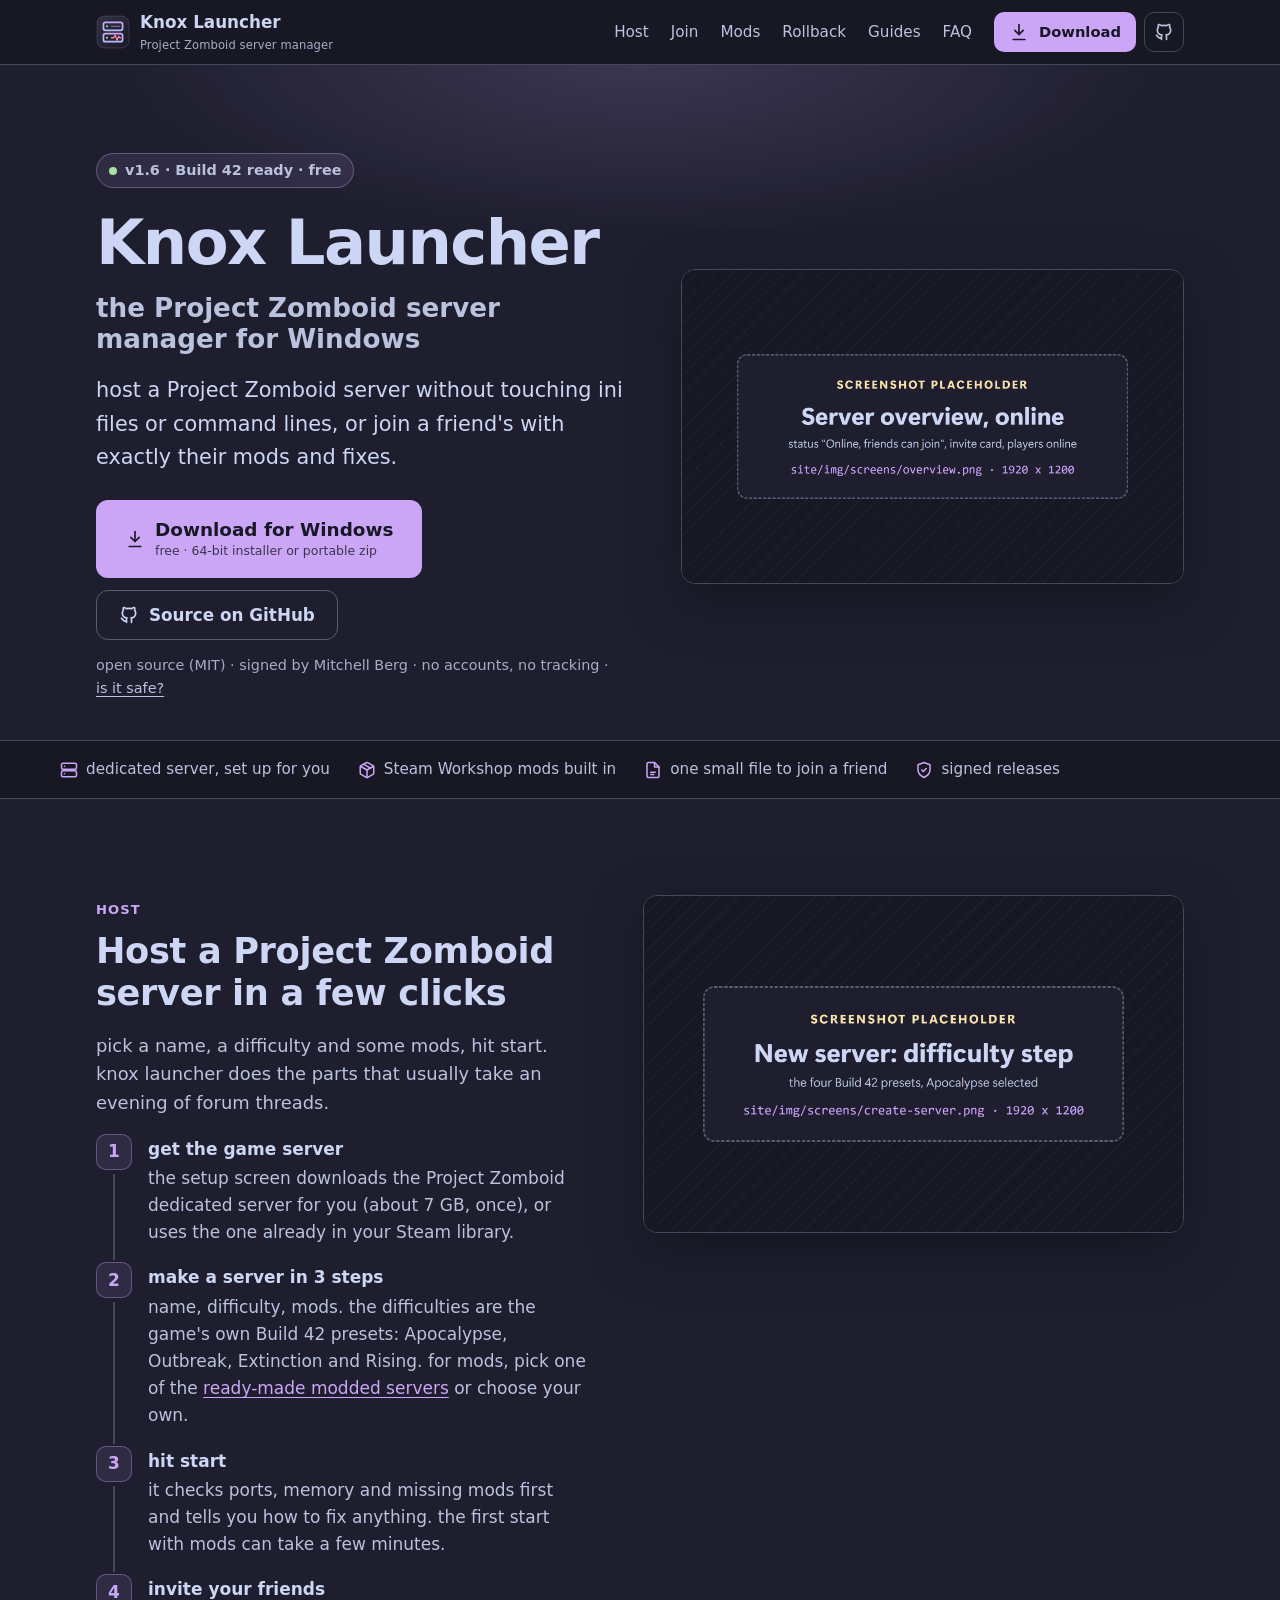
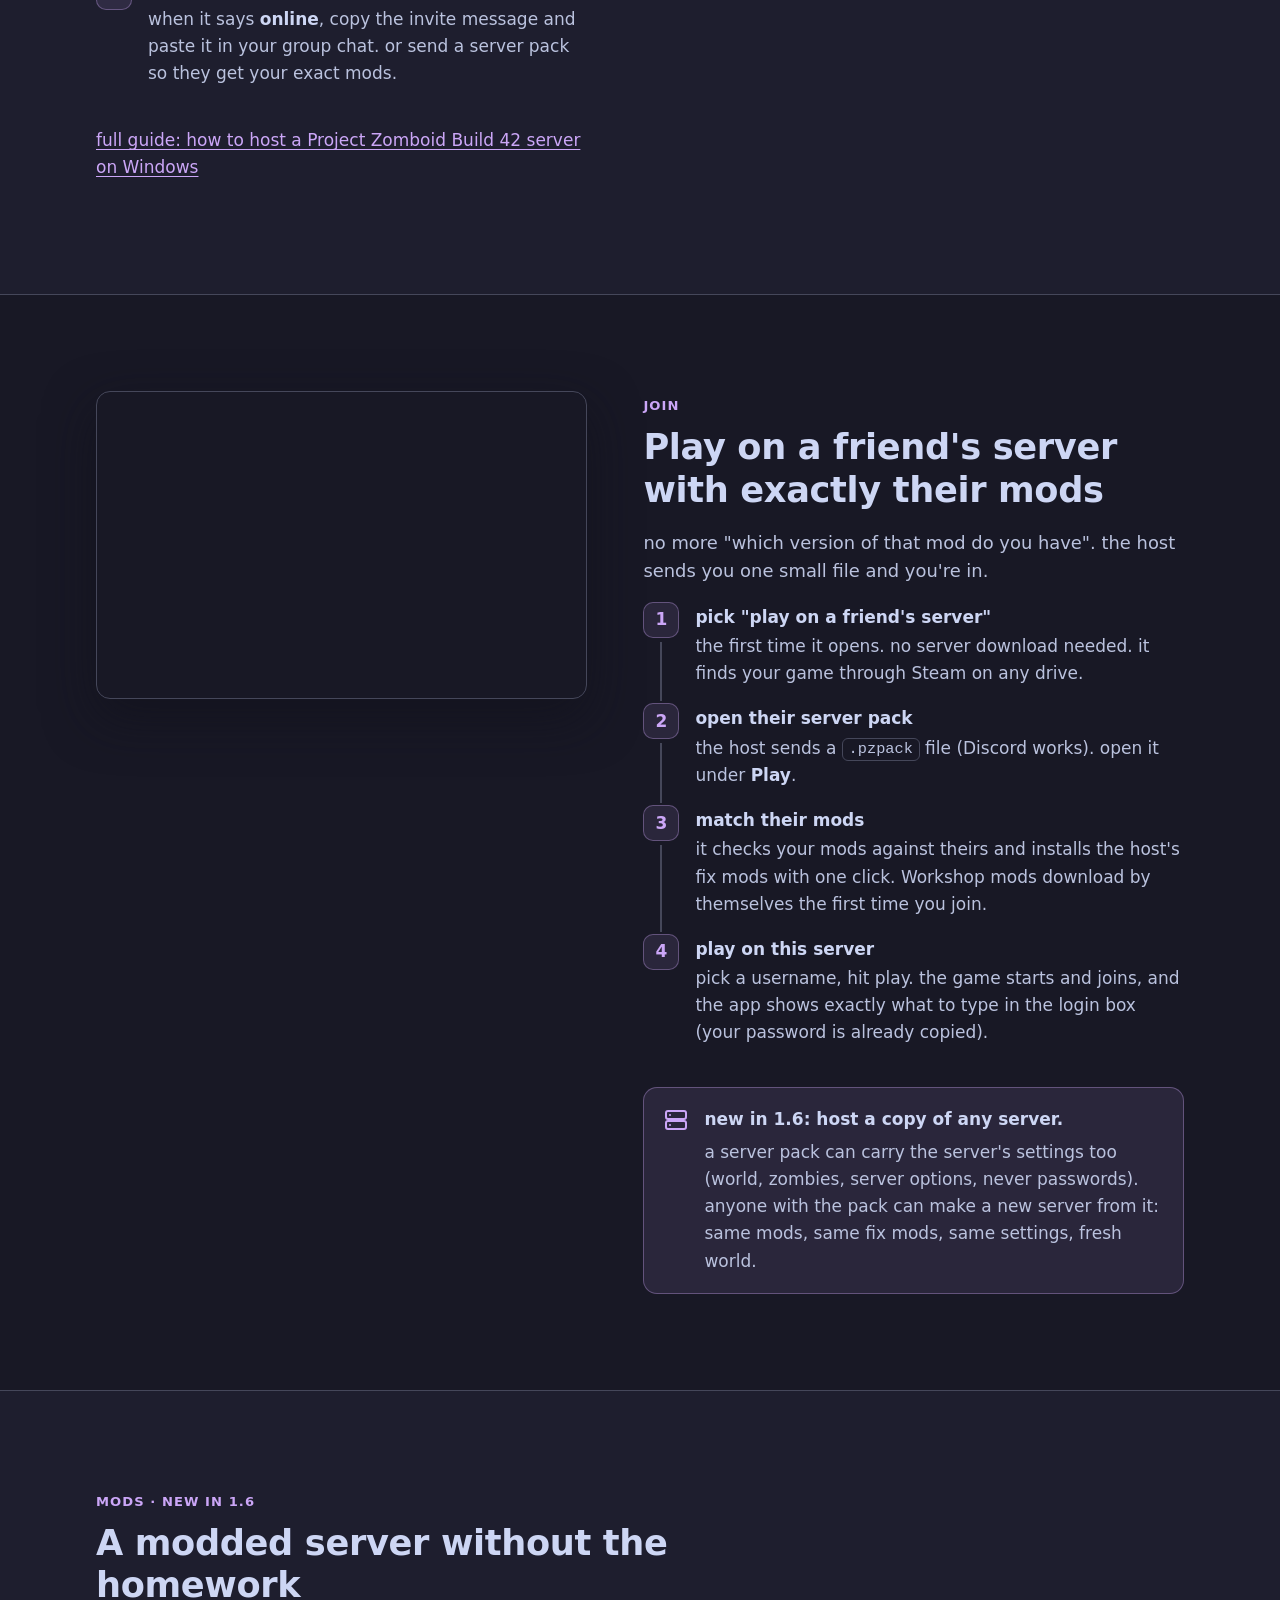
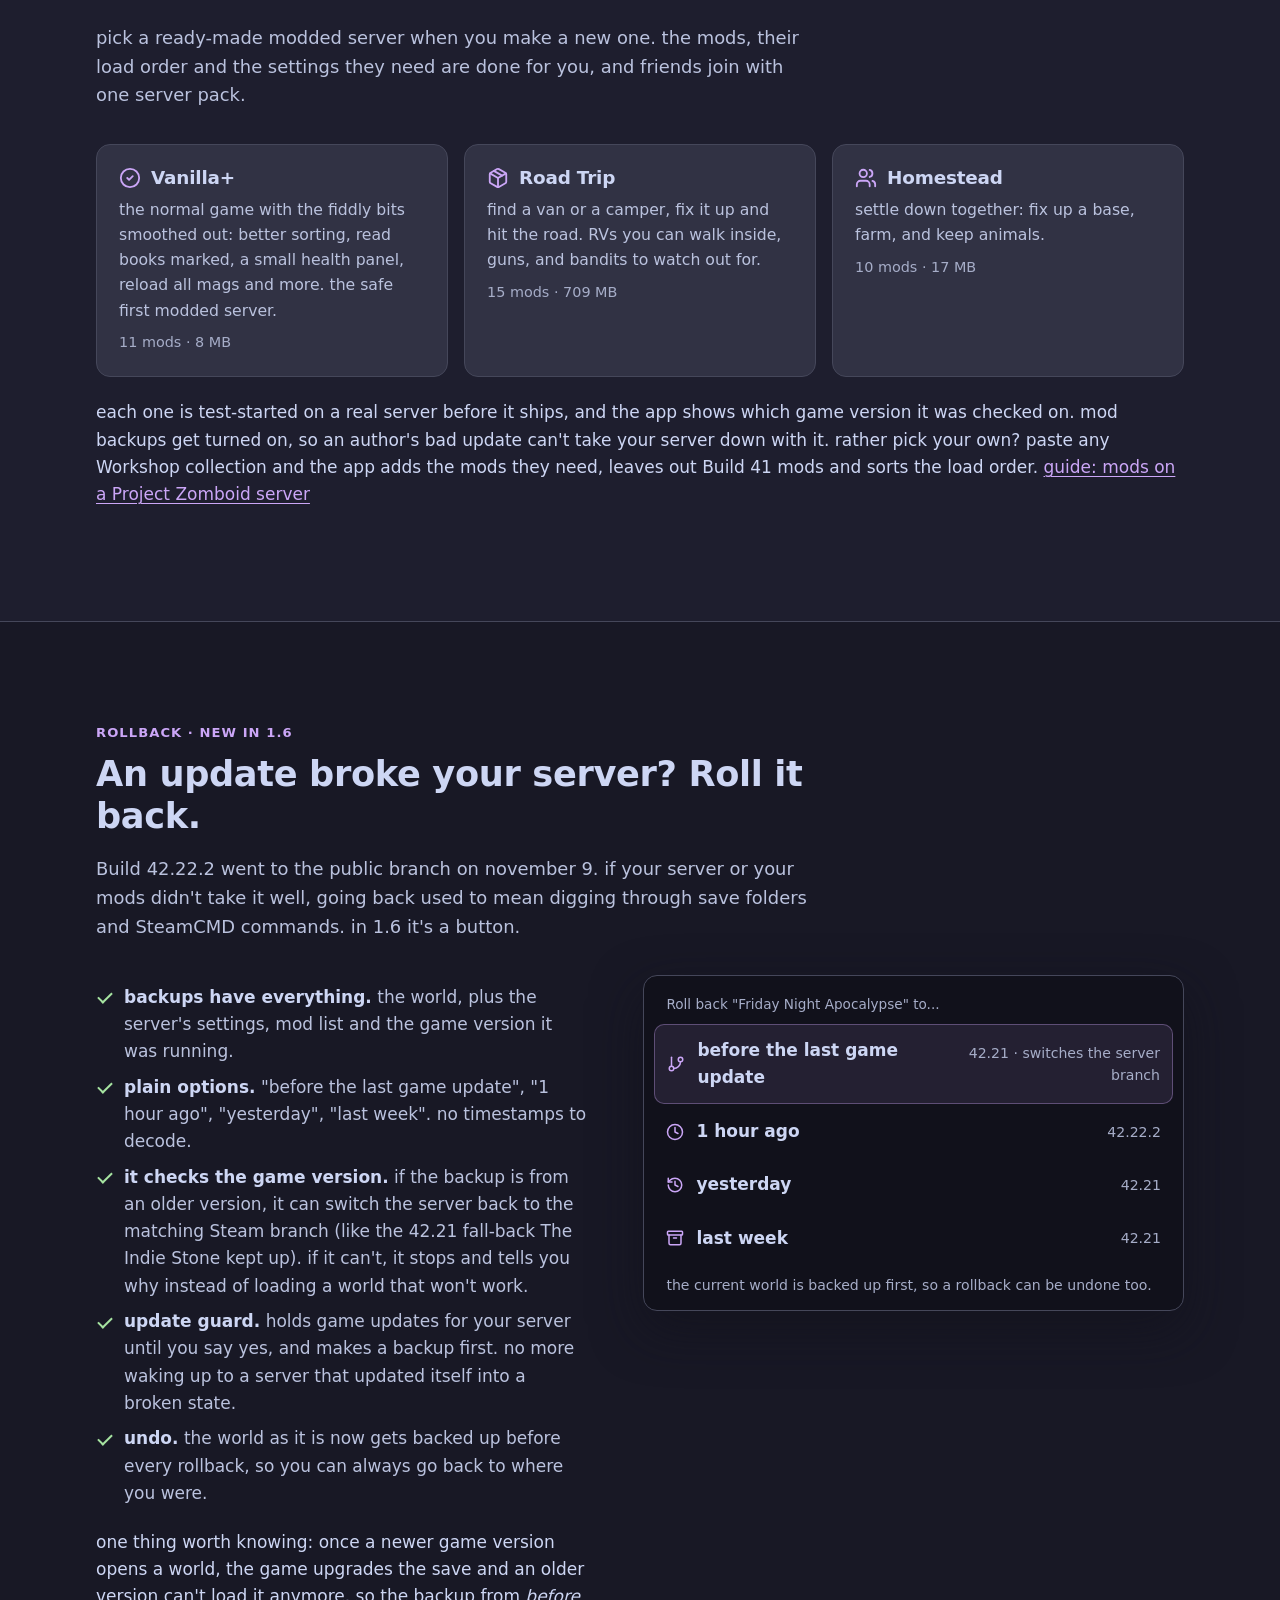
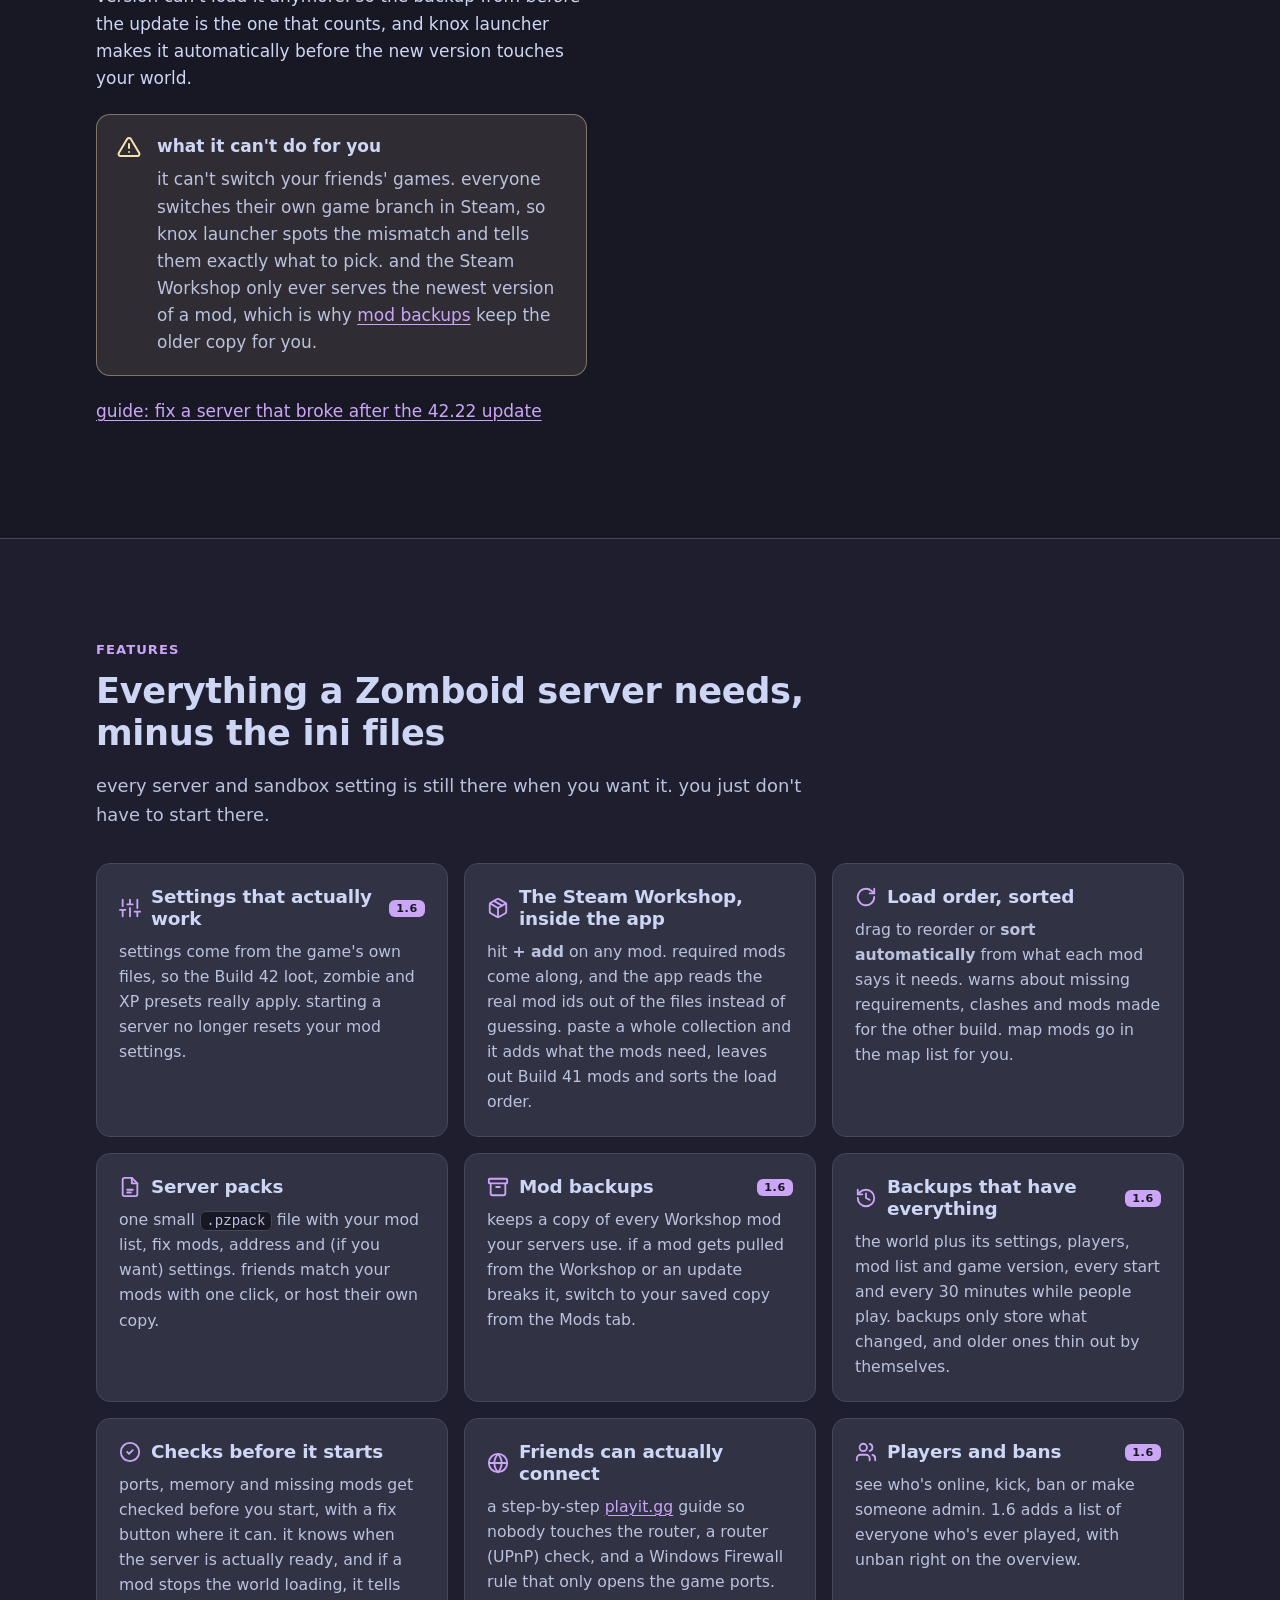
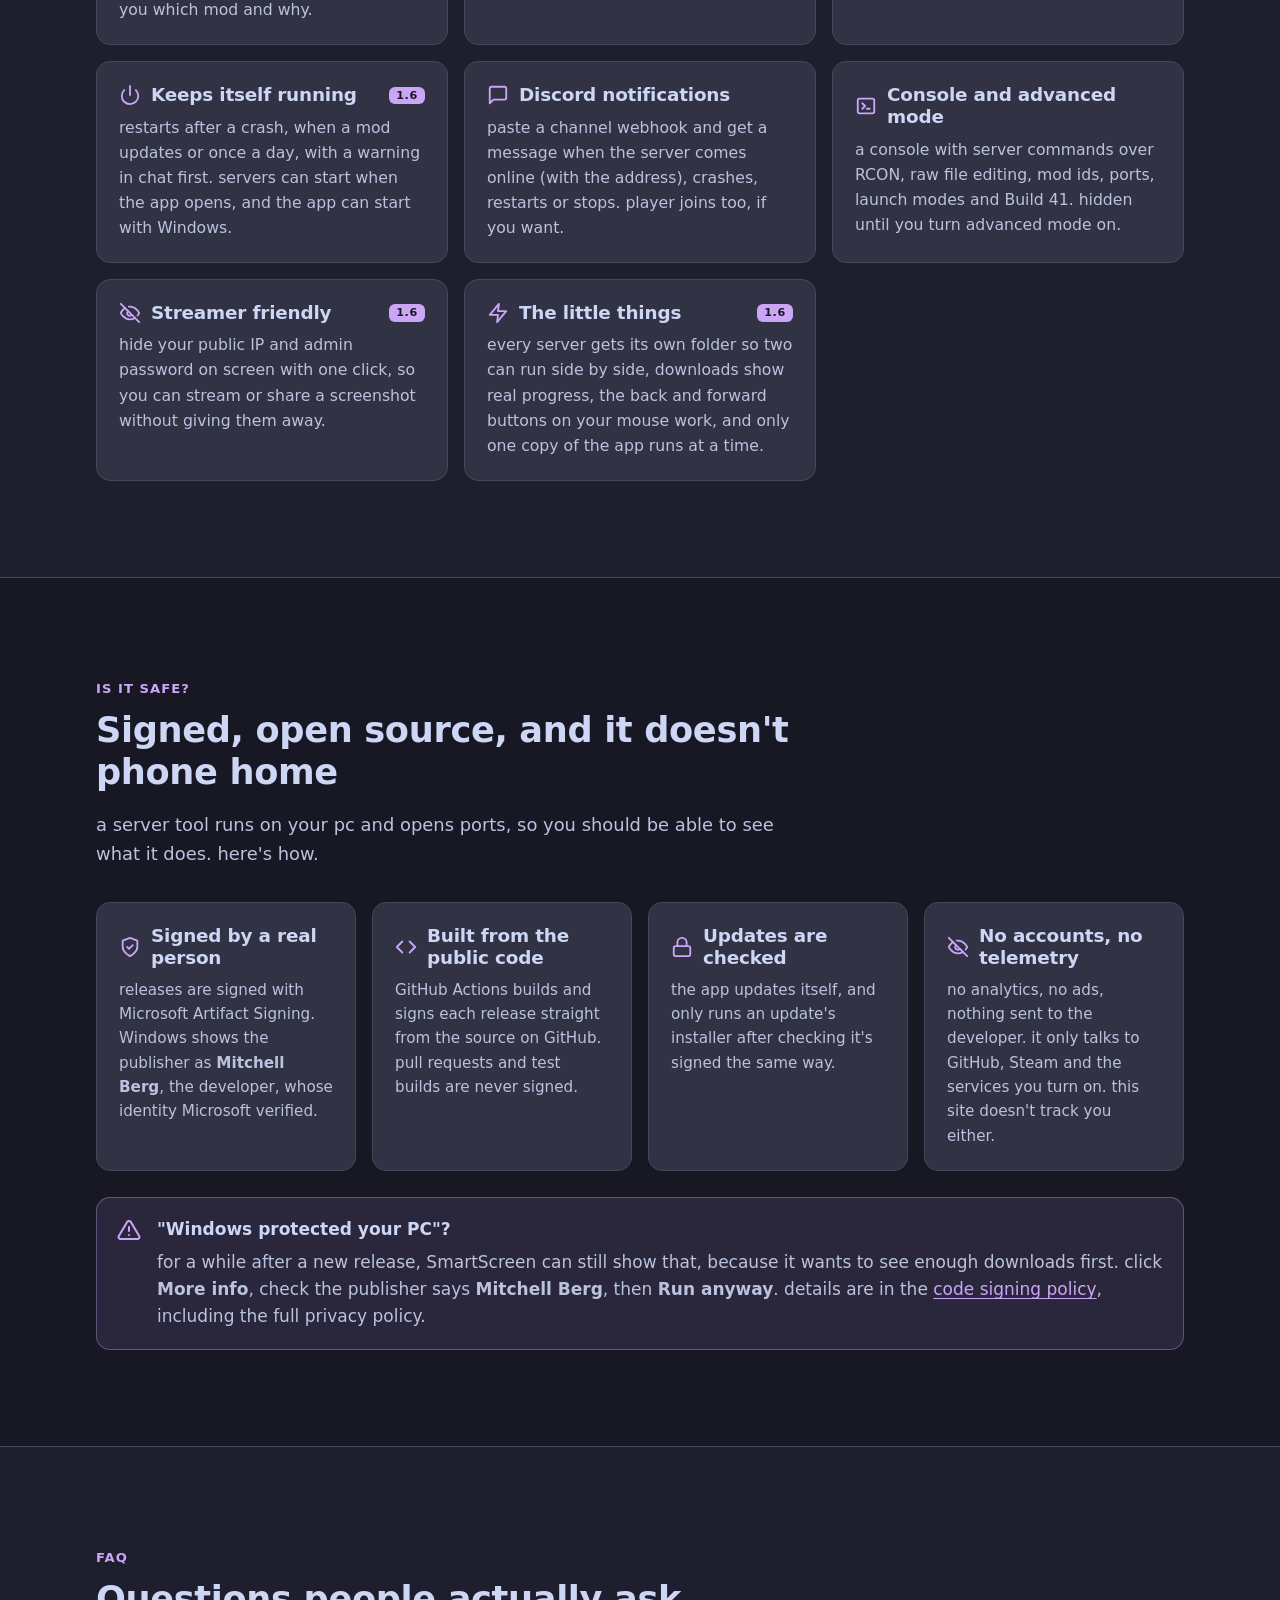
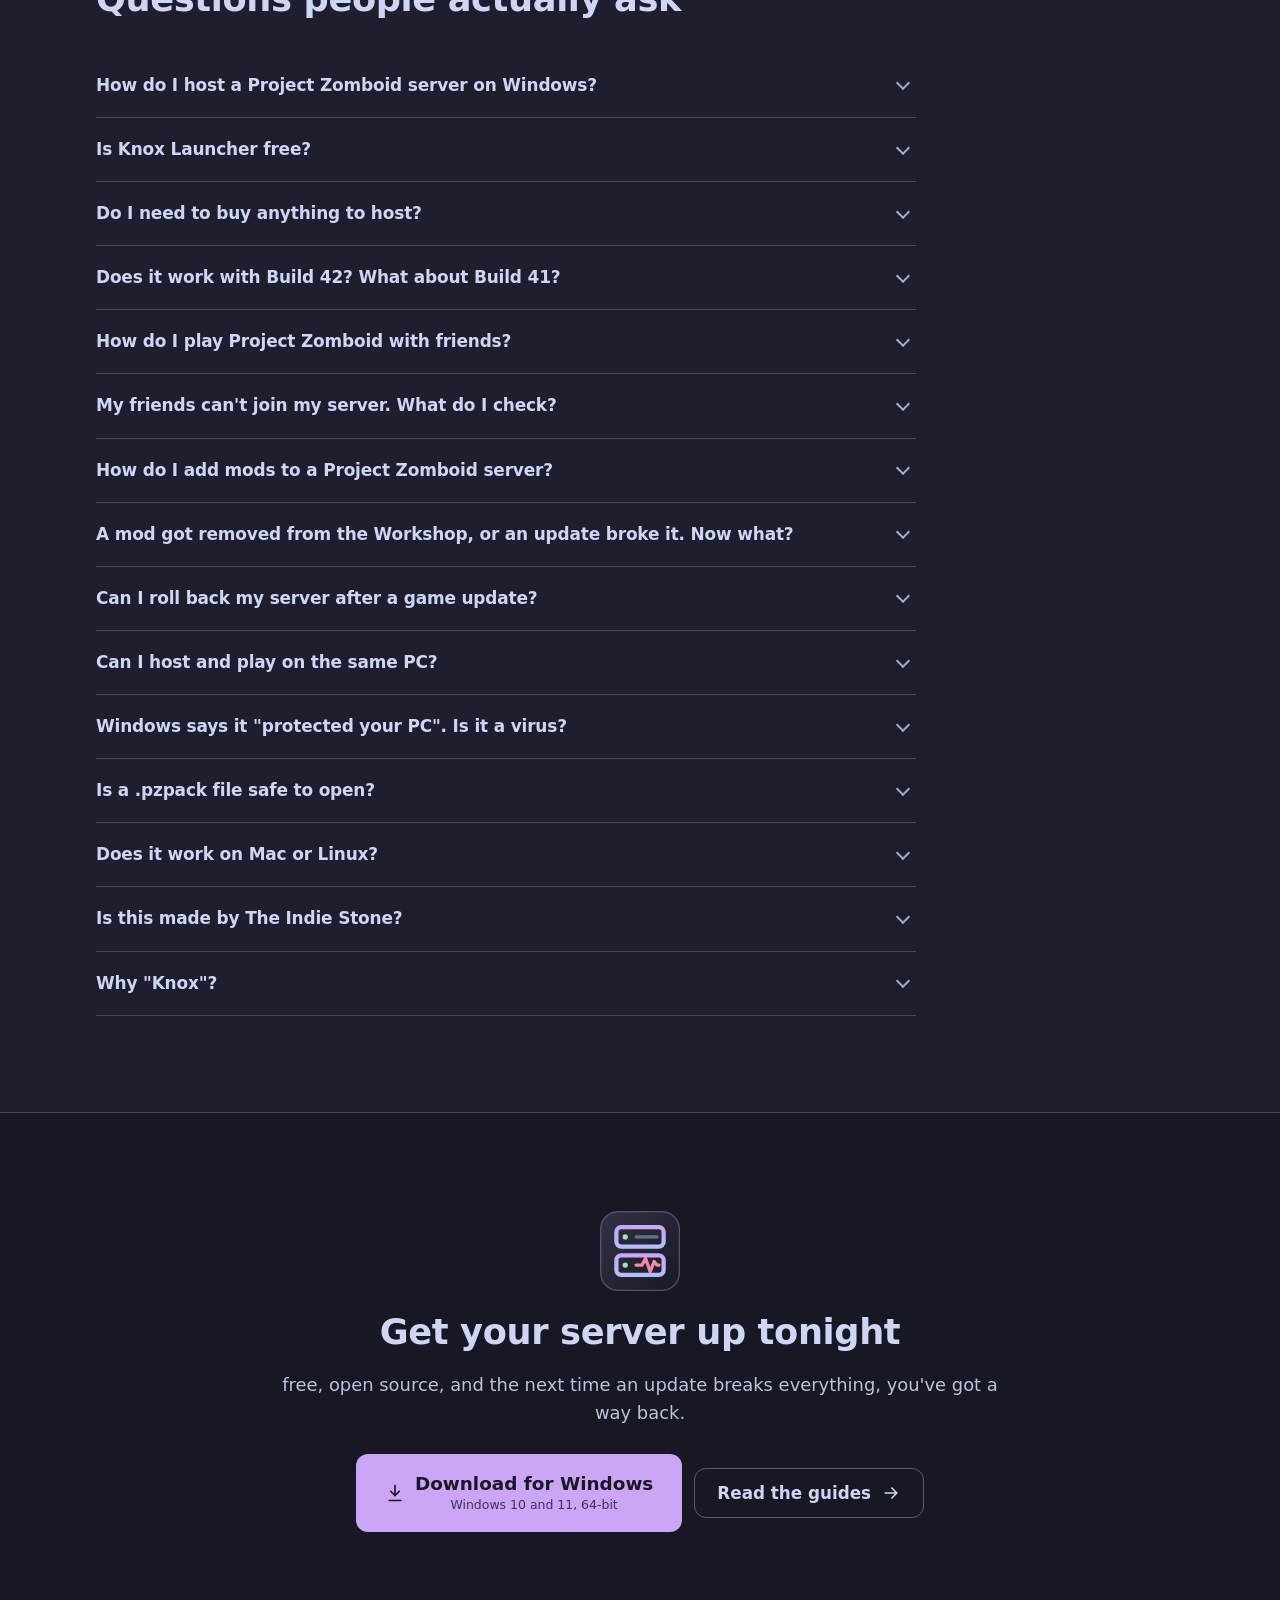
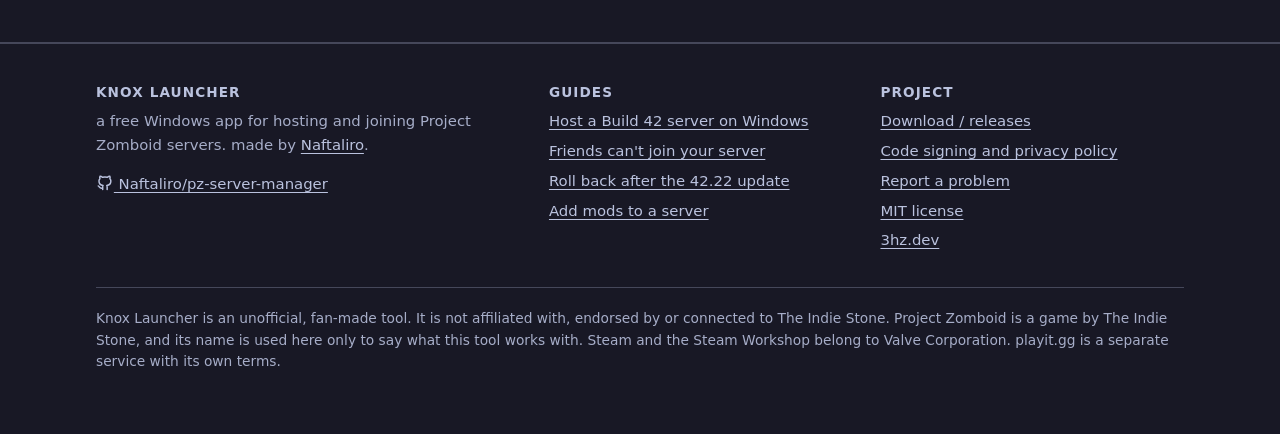
==== commit 96450c67: "knox launcher site: ready-made modded servers, rollback copy for 1.6" ====
--- a/knox/index.html
+++ b/knox/index.html
@@ -84,6 +84,7 @@
     <nav class="nav" aria-label="main">
       <a href="/knox/#host">Host</a>
       <a href="/knox/#join">Join</a>
+      <a href="/knox/#modded">Mods</a>
       <a href="/knox/#rollback">Rollback</a>
       <a href="/knox/guides/">Guides</a>
       <a href="/knox/#faq">FAQ</a>
@@ -138,7 +139,7 @@
         <p class="lede">pick a name, a difficulty and some mods, hit start. knox launcher does the parts that usually take an evening of forum threads.</p>
         <ol class="steps">
           <li><b>get the game server</b><p>the setup screen downloads the Project Zomboid dedicated server for you (about 7 GB, once), or uses the one already in your Steam library.</p></li>
-          <li><b>make a server in 3 steps</b><p>name, difficulty, mods. the difficulties are the game's own Build 42 presets: Apocalypse, Outbreak, Extinction and Rising.</p></li>
+          <li><b>make a server in 3 steps</b><p>name, difficulty, mods. the difficulties are the game's own Build 42 presets: Apocalypse, Outbreak, Extinction and Rising. for mods, pick one of the <a href="/knox/#modded">ready-made modded servers</a> or choose your own.</p></li>
           <li><b>hit start</b><p>it checks ports, memory and missing mods first and tells you how to fix anything. the first start with mods can take a few minutes.</p></li>
           <li><b>invite your friends</b><p>when it says <b>online</b>, copy the invite message and paste it in your group chat. or send a server pack so they get your exact mods.</p></li>
         </ol>
@@ -179,13 +180,42 @@
     </div>
   </section>
 
-  <!-- PENDING-FEATURE: rollback -->
-  <section class="sec" id="rollback" aria-labelledby="t-rollback">
+  <!-- ── modded ── -->
+  <section class="sec" id="modded" aria-labelledby="t-modded">
+    <div class="wrap">
+      <div class="sec-head">
+        <span class="kicker">Mods · new in 1.6</span>
+        <h2 id="t-modded">A modded server without the homework</h2>
+        <p class="lede">pick a ready-made modded server when you make a new one. the mods, their load order and the settings they need are done for you, and friends join with one server pack.</p>
+      </div>
+      <div class="grid">
+        <article class="card">
+          <h3><svg aria-hidden="true"><use href="/knox/img/icons.svg#check"/></svg>Vanilla+</h3>
+          <p>the normal game with the fiddly bits smoothed out: better sorting, read books marked, a small health panel, reload all mags and more. the safe first modded server.</p>
+          <p class="size">11 mods · 8 MB</p>
+        </article>
+        <article class="card">
+          <h3><svg aria-hidden="true"><use href="/knox/img/icons.svg#package"/></svg>Road Trip</h3>
+          <p>find a van or a camper, fix it up and hit the road. RVs you can walk inside, guns, and bandits to watch out for.</p>
+          <p class="size">15 mods · 709 MB</p>
+        </article>
+        <article class="card">
+          <h3><svg aria-hidden="true"><use href="/knox/img/icons.svg#users"/></svg>Homestead</h3>
+          <p>settle down together: fix up a base, farm, and keep animals.</p>
+          <p class="size">10 mods · 17 MB</p>
+        </article>
+      </div>
+      <p class="mt">each one is test-started on a real server before it ships, and the app shows which game version it was checked on. mod backups get turned on, so an author's bad update can't take your server down with it. rather pick your own? paste any Workshop collection and the app adds the mods they need, leaves out Build 41 mods and sorts the load order. <a href="/knox/guides/project-zomboid-server-mods/">guide: mods on a Project Zomboid server</a></p>
+    </div>
+  </section>
+
+  <!-- ── rollback ── -->
+  <section class="sec sec-alt" id="rollback" aria-labelledby="t-rollback">
     <div class="wrap">
       <div class="sec-head">
         <span class="kicker">Rollback · new in 1.6</span>
         <h2 id="t-rollback">An update broke your server? Roll it back.</h2>
-        <p class="lede">Build 42.22.2 went to the public branch on november 9 and a lot of servers and mods broke overnight. going back used to mean digging through save folders and SteamCMD commands. in 1.6 it's a menu.</p>
+        <p class="lede">Build 42.22.2 went to the public branch on november 9. if your server or your mods didn't take it well, going back used to mean digging through save folders and SteamCMD commands. in 1.6 it's a button.</p>
       </div>
       <div class="split">
         <div>
@@ -194,7 +224,9 @@
             <li><b>plain options.</b> "before the last game update", "1 hour ago", "yesterday", "last week". no timestamps to decode.</li>
             <li><b>it checks the game version.</b> if the backup is from an older version, it can switch the server back to the matching Steam branch (like the 42.21 fall-back The Indie Stone kept up). if it can't, it stops and tells you why instead of loading a world that won't work.</li>
             <li><b>update guard.</b> holds game updates for your server until you say yes, and makes a backup first. no more waking up to a server that updated itself into a broken state.</li>
+            <li><b>undo.</b> the world as it is now gets backed up before every rollback, so you can always go back to where you were.</li>
           </ul>
+          <p class="mt">one thing worth knowing: once a newer game version opens a world, the game upgrades the save and an older version can't load it anymore. so the backup from <i>before</i> the update is the one that counts, and knox launcher makes it automatically before the new version touches your world.</p>
           <div class="callout warn mt">
             <svg aria-hidden="true"><use href="/knox/img/icons.svg#alert"/></svg>
             <div>
@@ -217,10 +249,9 @@
       </div>
     </div>
   </section>
-  <!-- /PENDING-FEATURE: rollback -->
 
   <!-- ── features ── -->
-  <section class="sec sec-alt" id="features" aria-labelledby="t-features">
+  <section class="sec" id="features" aria-labelledby="t-features">
     <div class="wrap">
       <div class="sec-head">
         <span class="kicker">Features</span>
@@ -234,7 +265,7 @@
         </article>
         <article class="card">
           <h3><svg aria-hidden="true"><use href="/knox/img/icons.svg#package"/></svg>The Steam Workshop, inside the app</h3>
-          <p>hit <b>+ add</b> on any mod. required mods come along, whole collections work, and the app reads the real mod ids out of the files instead of guessing.</p>
+          <p>hit <b>+ add</b> on any mod. required mods come along, and the app reads the real mod ids out of the files instead of guessing. paste a whole collection and it adds what the mods need, leaves out Build 41 mods and sorts the load order.</p>
         </article>
         <article class="card">
           <h3><svg aria-hidden="true"><use href="/knox/img/icons.svg#refresh"/></svg>Load order, sorted</h3>
@@ -249,12 +280,12 @@
           <p>keeps a copy of every Workshop mod your servers use. if a mod gets pulled from the Workshop or an update breaks it, switch to your saved copy from the Mods tab.</p>
         </article>
         <article class="card">
-          <h3><svg aria-hidden="true"><use href="/knox/img/icons.svg#history"/></svg>World backups</h3>
-          <p>a backup every time the server starts, one-click restore, and the current world is saved first so a restore can be undone.</p>
+          <h3><svg aria-hidden="true"><use href="/knox/img/icons.svg#history"/></svg>Backups that have everything<span class="new">1.6</span></h3>
+          <p>the world plus its settings, players, mod list and game version, every start and every 30 minutes while people play. backups only store what changed, and older ones thin out by themselves.</p>
         </article>
         <article class="card">
           <h3><svg aria-hidden="true"><use href="/knox/img/icons.svg#check"/></svg>Checks before it starts</h3>
-          <p>ports, memory and missing mods get checked before you start, with a fix button where it can. it knows when the server is actually ready, not just running.</p>
+          <p>ports, memory and missing mods get checked before you start, with a fix button where it can. it knows when the server is actually ready, and if a mod stops the world loading, it tells you which mod and why.</p>
         </article>
         <article class="card">
           <h3><svg aria-hidden="true"><use href="/knox/img/icons.svg#globe"/></svg>Friends can actually connect</h3>
@@ -276,12 +307,20 @@
           <h3><svg aria-hidden="true"><use href="/knox/img/icons.svg#terminal"/></svg>Console and advanced mode</h3>
           <p>a console with server commands over RCON, raw file editing, mod ids, ports, launch modes and Build 41. hidden until you turn advanced mode on.</p>
         </article>
+        <article class="card">
+          <h3><svg aria-hidden="true"><use href="/knox/img/icons.svg#eye-off"/></svg>Streamer friendly<span class="new">1.6</span></h3>
+          <p>hide your public IP and admin password on screen with one click, so you can stream or share a screenshot without giving them away.</p>
+        </article>
+        <article class="card">
+          <h3><svg aria-hidden="true"><use href="/knox/img/icons.svg#zap"/></svg>The little things<span class="new">1.6</span></h3>
+          <p>every server gets its own folder so two can run side by side, downloads show real progress, the back and forward buttons on your mouse work, and only one copy of the app runs at a time.</p>
+        </article>
       </div>
     </div>
   </section>
 
   <!-- ── trust ── -->
-  <section class="sec" id="trust" aria-labelledby="t-trust">
+  <section class="sec sec-alt" id="trust" aria-labelledby="t-trust">
     <div class="wrap">
       <div class="sec-head">
         <span class="kicker">Is it safe?</span>
@@ -291,7 +330,7 @@
       <div class="trust">
         <div class="card">
           <h3><svg aria-hidden="true"><use href="/knox/img/icons.svg#shield"/></svg>Signed by a real person</h3>
-          <p>releases are signed with Microsoft Artifact Signing. Windows shows the publisher as <b>Mitchell Berg</b>, the developer, after Microsoft checked his ID.</p>
+          <p>releases are signed with Microsoft Artifact Signing. Windows shows the publisher as <b>Mitchell Berg</b>, the developer, whose identity Microsoft verified.</p>
         </div>
         <div class="card">
           <h3><svg aria-hidden="true"><use href="/knox/img/icons.svg#code"/></svg>Built from the public code</h3>
@@ -317,7 +356,7 @@
   </section>
 
   <!-- ── faq ── -->
-  <section class="sec sec-alt" id="faq" aria-labelledby="t-faq">
+  <section class="sec" id="faq" aria-labelledby="t-faq">
     <div class="wrap">
       <div class="sec-head">
         <span class="kicker">FAQ</span>
@@ -358,18 +397,16 @@
         </details>
         <details>
           <summary><h3>How do I add mods to a Project Zomboid server?</h3></summary>
-          <div class="a"><p>open the server's Mods tab, browse the Steam Workshop right in the app and hit <b>+ add</b>. it downloads the mod, finds the real mod ids, adds required mods and map mods, and sorts the load order. friends' games download the same Workshop mods when they join. more in the <a href="/knox/guides/project-zomboid-server-mods/">server mods guide</a>.</p></div>
+          <div class="a"><p>the quickest way: when you make a new server, pick one of the ready-made modded servers (Vanilla+, Road Trip or Homestead) and everything is set up for you. to choose your own, open the server's Mods tab, browse the Steam Workshop right in the app and hit <b>+ add</b>. it downloads the mod, finds the real mod ids, adds required mods and map mods, and sorts the load order. friends' games download the same Workshop mods when they join. more in the <a href="/knox/guides/project-zomboid-server-mods/">server mods guide</a>.</p></div>
         </details>
         <details>
           <summary><h3>A mod got removed from the Workshop, or an update broke it. Now what?</h3></summary>
           <div class="a"><p>if mod backups were on (app settings → Mod backups), the Mods tab can switch the server to your saved copy. friends get that copy from your server pack. the Workshop itself only serves the latest version, so turn mod backups on before you need them.</p></div>
         </details>
-        <!-- PENDING-FEATURE: rollback -->
         <details>
           <summary><h3>Can I roll back my server after a game update?</h3></summary>
-          <div class="a"><p>yes, in 1.6. the rollback menu takes the world, settings and mod list back to "before the last game update" (or 1 hour ago, yesterday, last week) and switches the server to the matching Steam branch when one exists. players switch their own game branch in Steam, and the app tells them which one. the <a href="/knox/guides/roll-back-project-zomboid-server-update/">rollback guide</a> also shows how to do it by hand.</p></div>
-        </details>
-        <!-- /PENDING-FEATURE: rollback -->
+          <div class="a"><p>yes, in 1.6. the roll back button takes the world, settings and mod list back to "before the last game update" (or about an hour ago, yesterday, last week) and switches the server to the matching Steam branch when Steam still has it. players switch their own game branch in Steam, and the app tells them which one. it needs a backup from before the update, because the game upgrades a world the first time a newer version opens it; knox launcher makes that backup automatically. the <a href="/knox/guides/roll-back-project-zomboid-server-update/">rollback guide</a> also shows how to do it by hand.</p></div>
+        </details>
         <details>
           <summary><h3>Can I host and play on the same PC?</h3></summary>
           <div class="a"><p>yes, lots of people do. leave enough memory for your own game: the server's memory slider shows how much your pc has. join your own server with the "same Wi-Fi" address from the overview page.</p></div>
@@ -399,7 +436,7 @@
   </section>
 
   <!-- ── final cta ── -->
-  <section class="sec final" aria-labelledby="t-final">
+  <section class="sec sec-alt final" aria-labelledby="t-final">
     <div class="wrap narrow">
       <img src="/knox/img/icon.svg" alt="" width="84" height="84">
       <h2 id="t-final">Get your server up tonight</h2>
--- a/knox/css/style.css
+++ b/knox/css/style.css
@@ -298,4 +298,5 @@
 .err { min-height: 60vh; display: grid; place-items: center; text-align: center; padding: 60px 0; }
 .err .code { font-family: var(--mono); color: var(--accent); font-size: 1rem; }
 .mt { margin-top: 22px; }
+.card .size { color: var(--text-3); font-size: .9rem; margin: .6em 0 0; }
 @media (prefers-reduced-motion: reduce) { *, *::before, *::after { transition: none !important; animation: none !important; } }
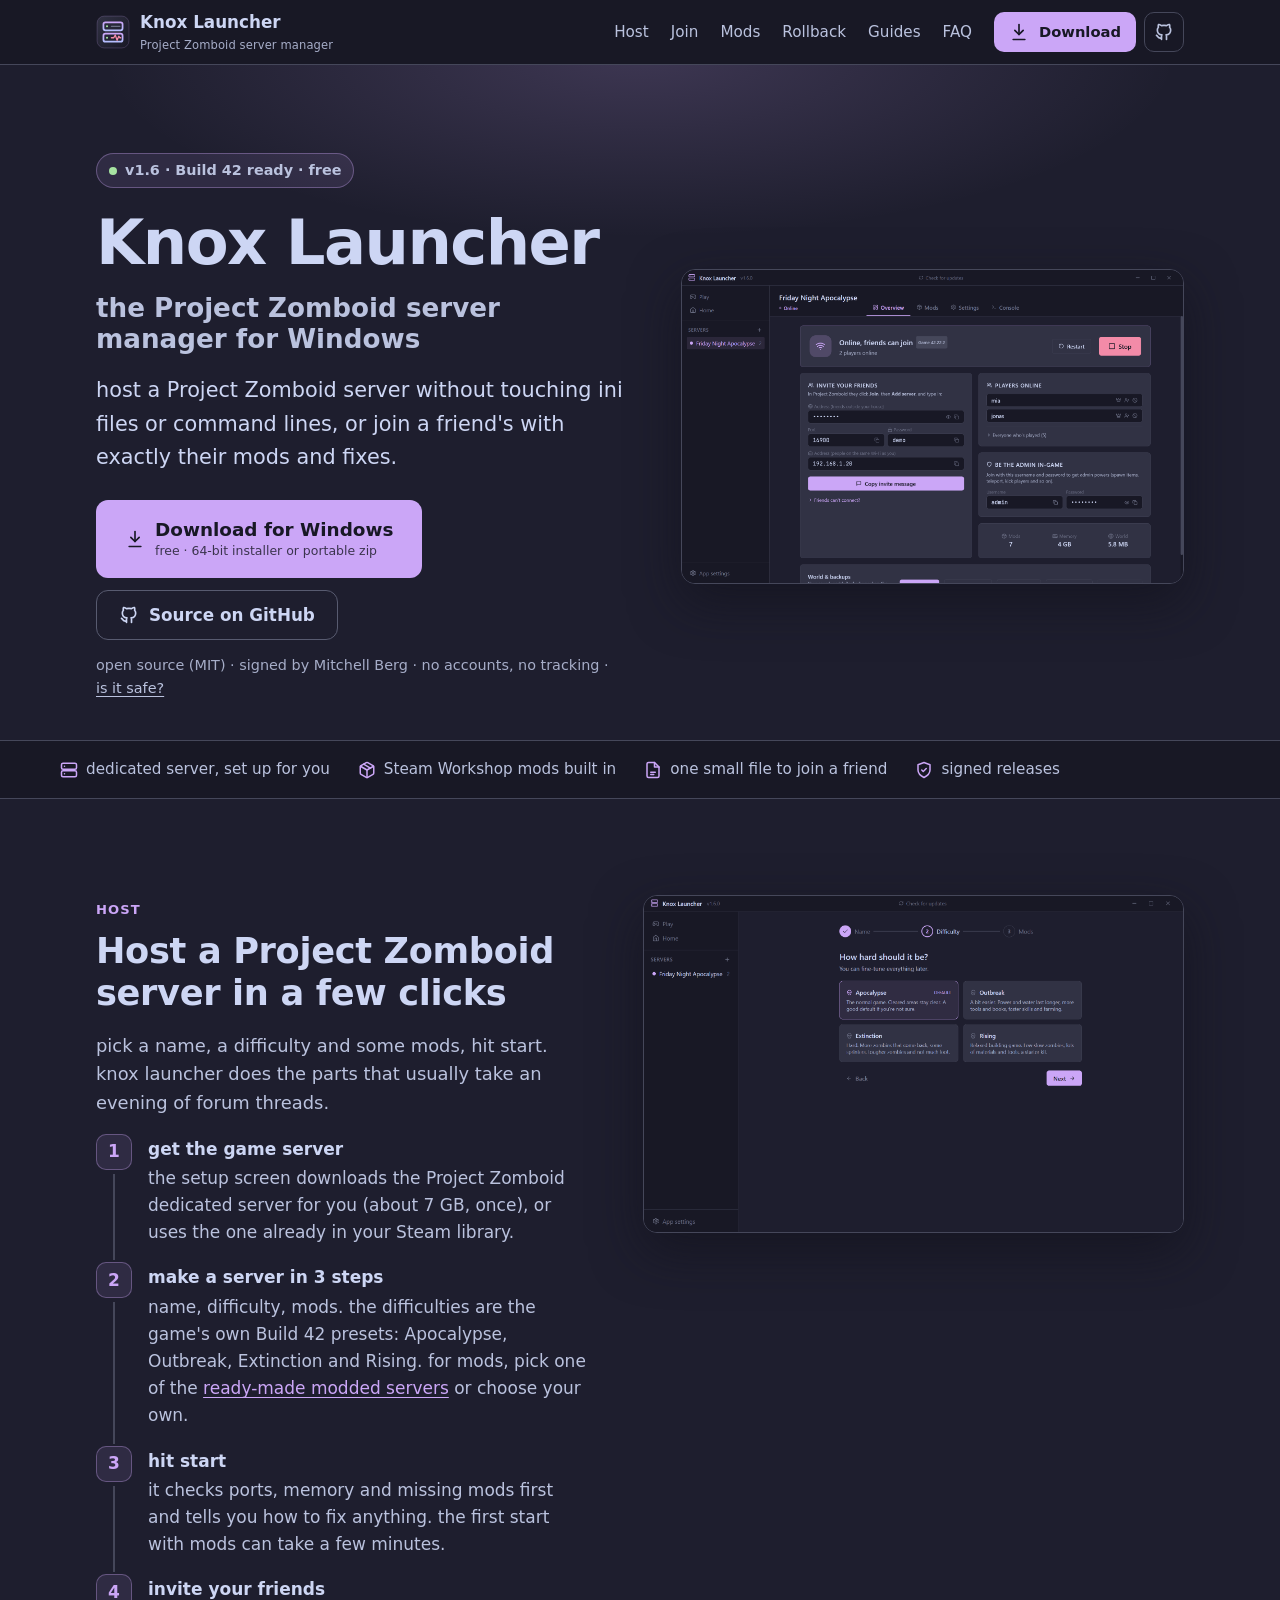
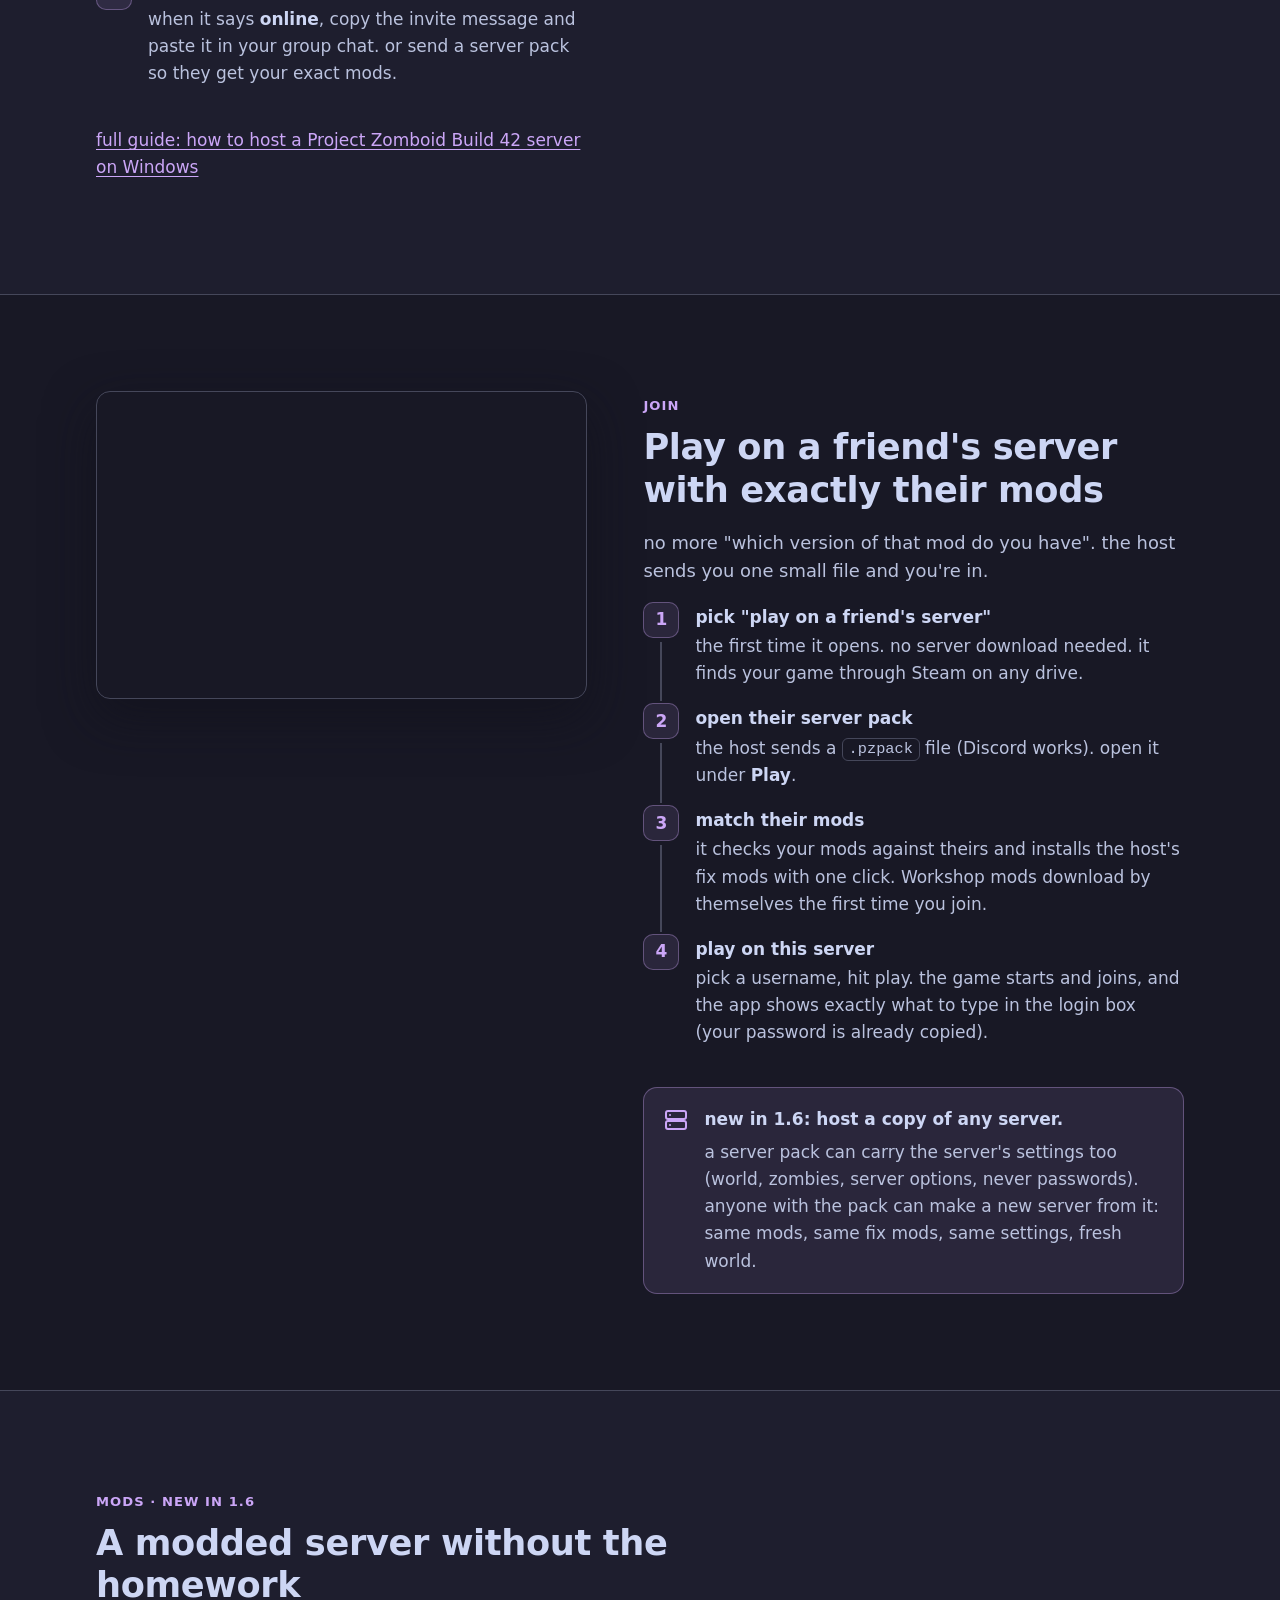
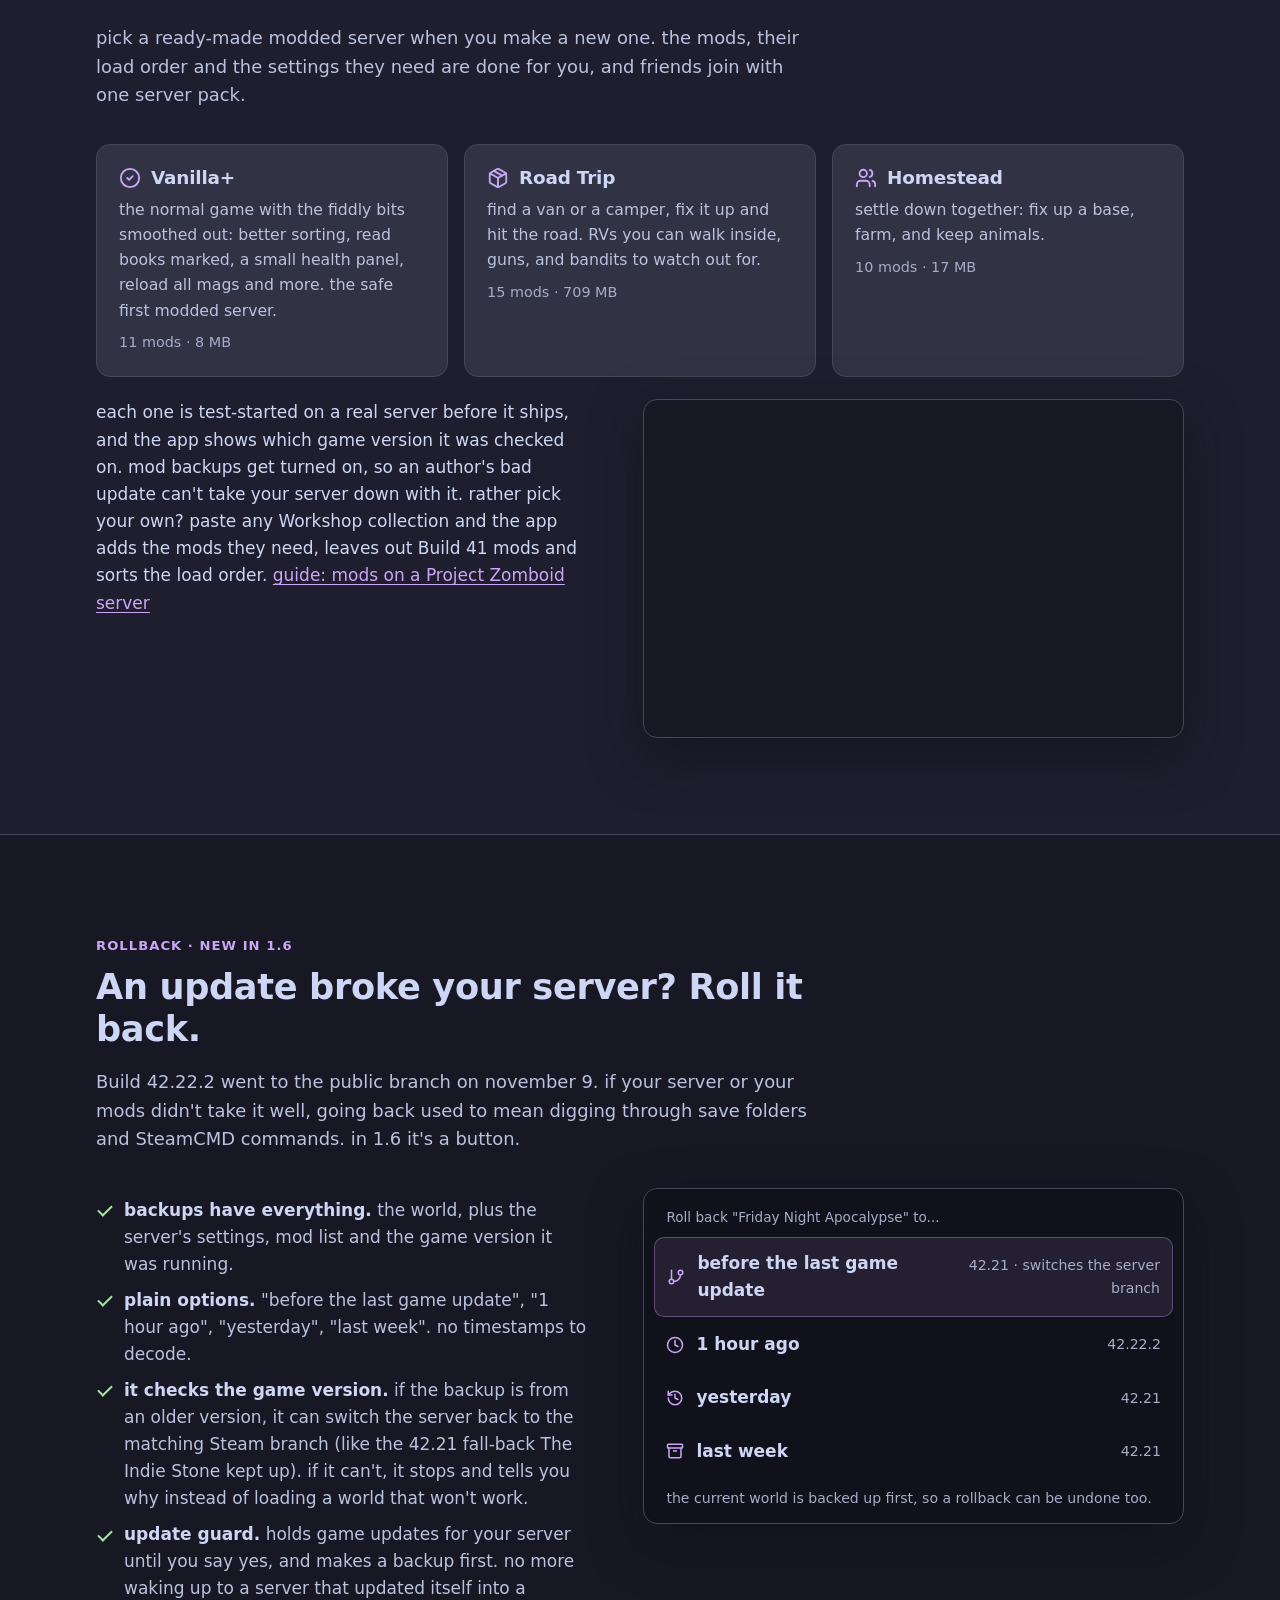
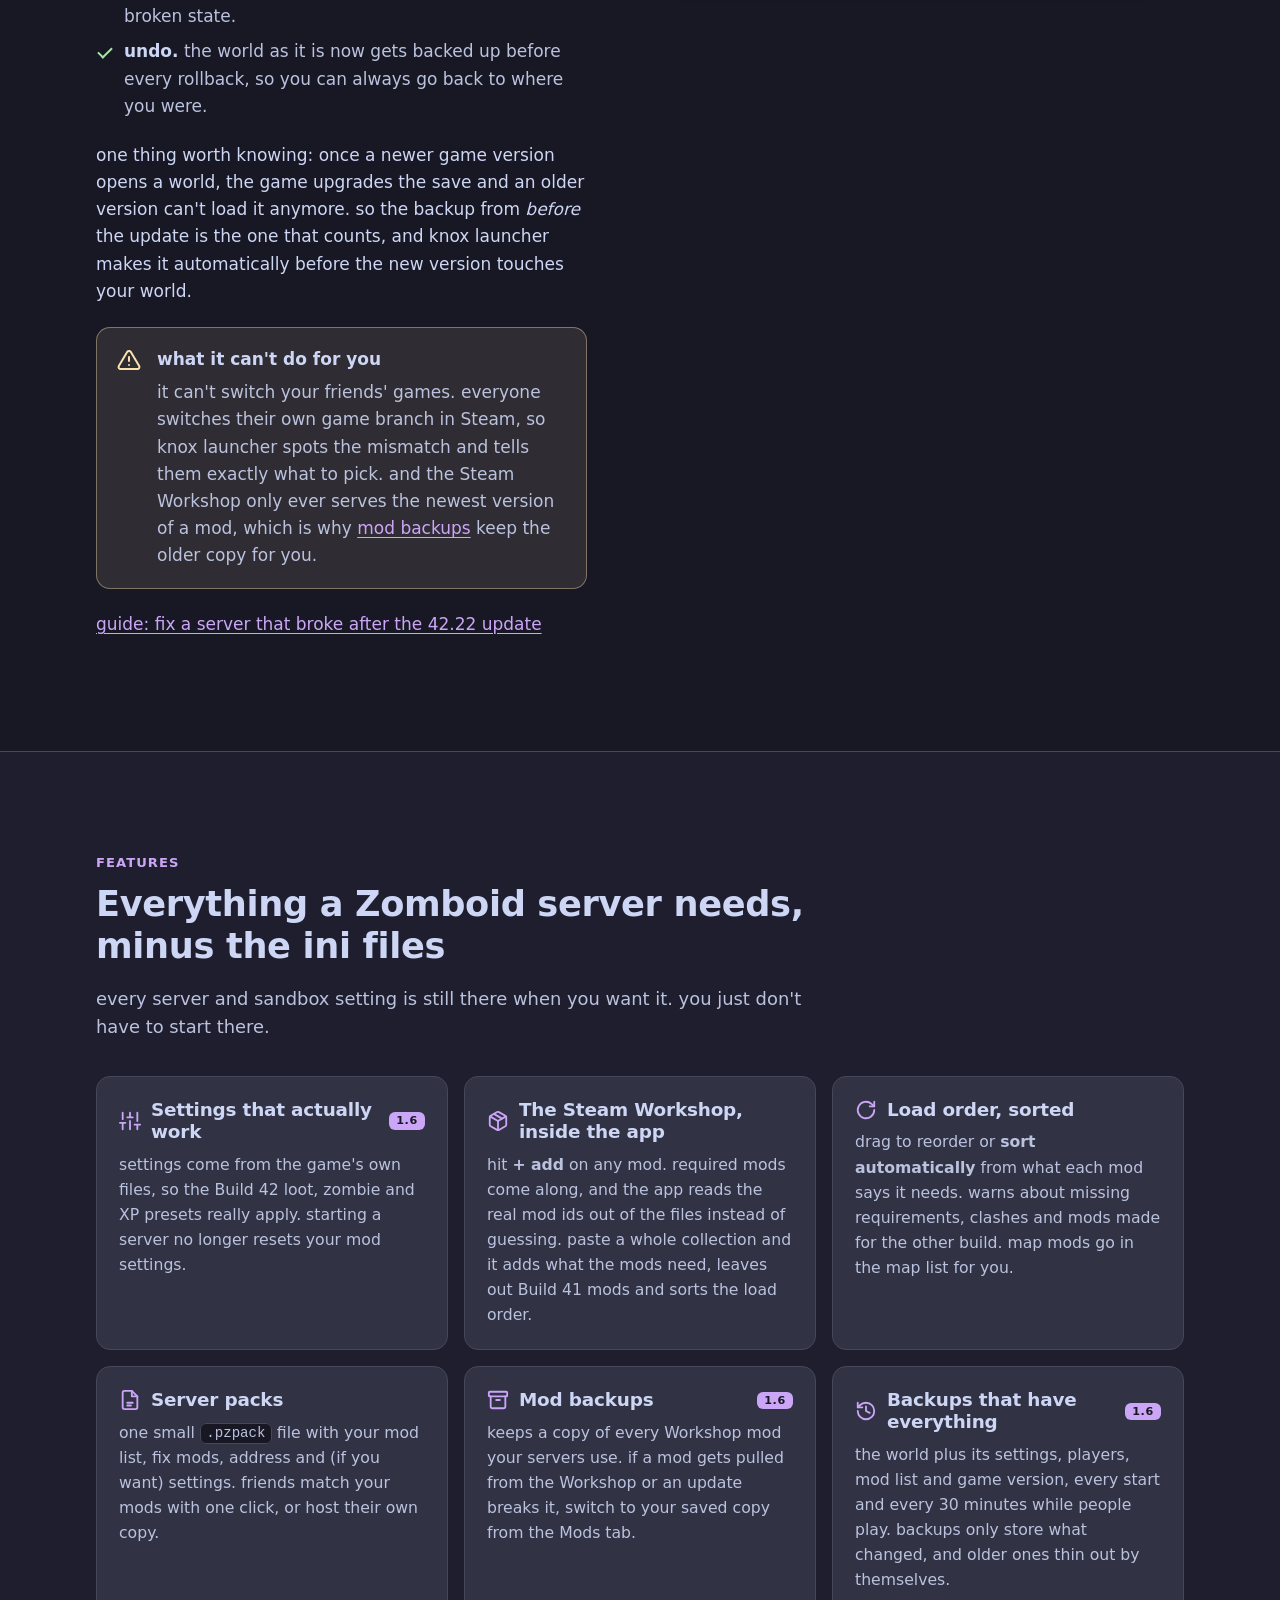
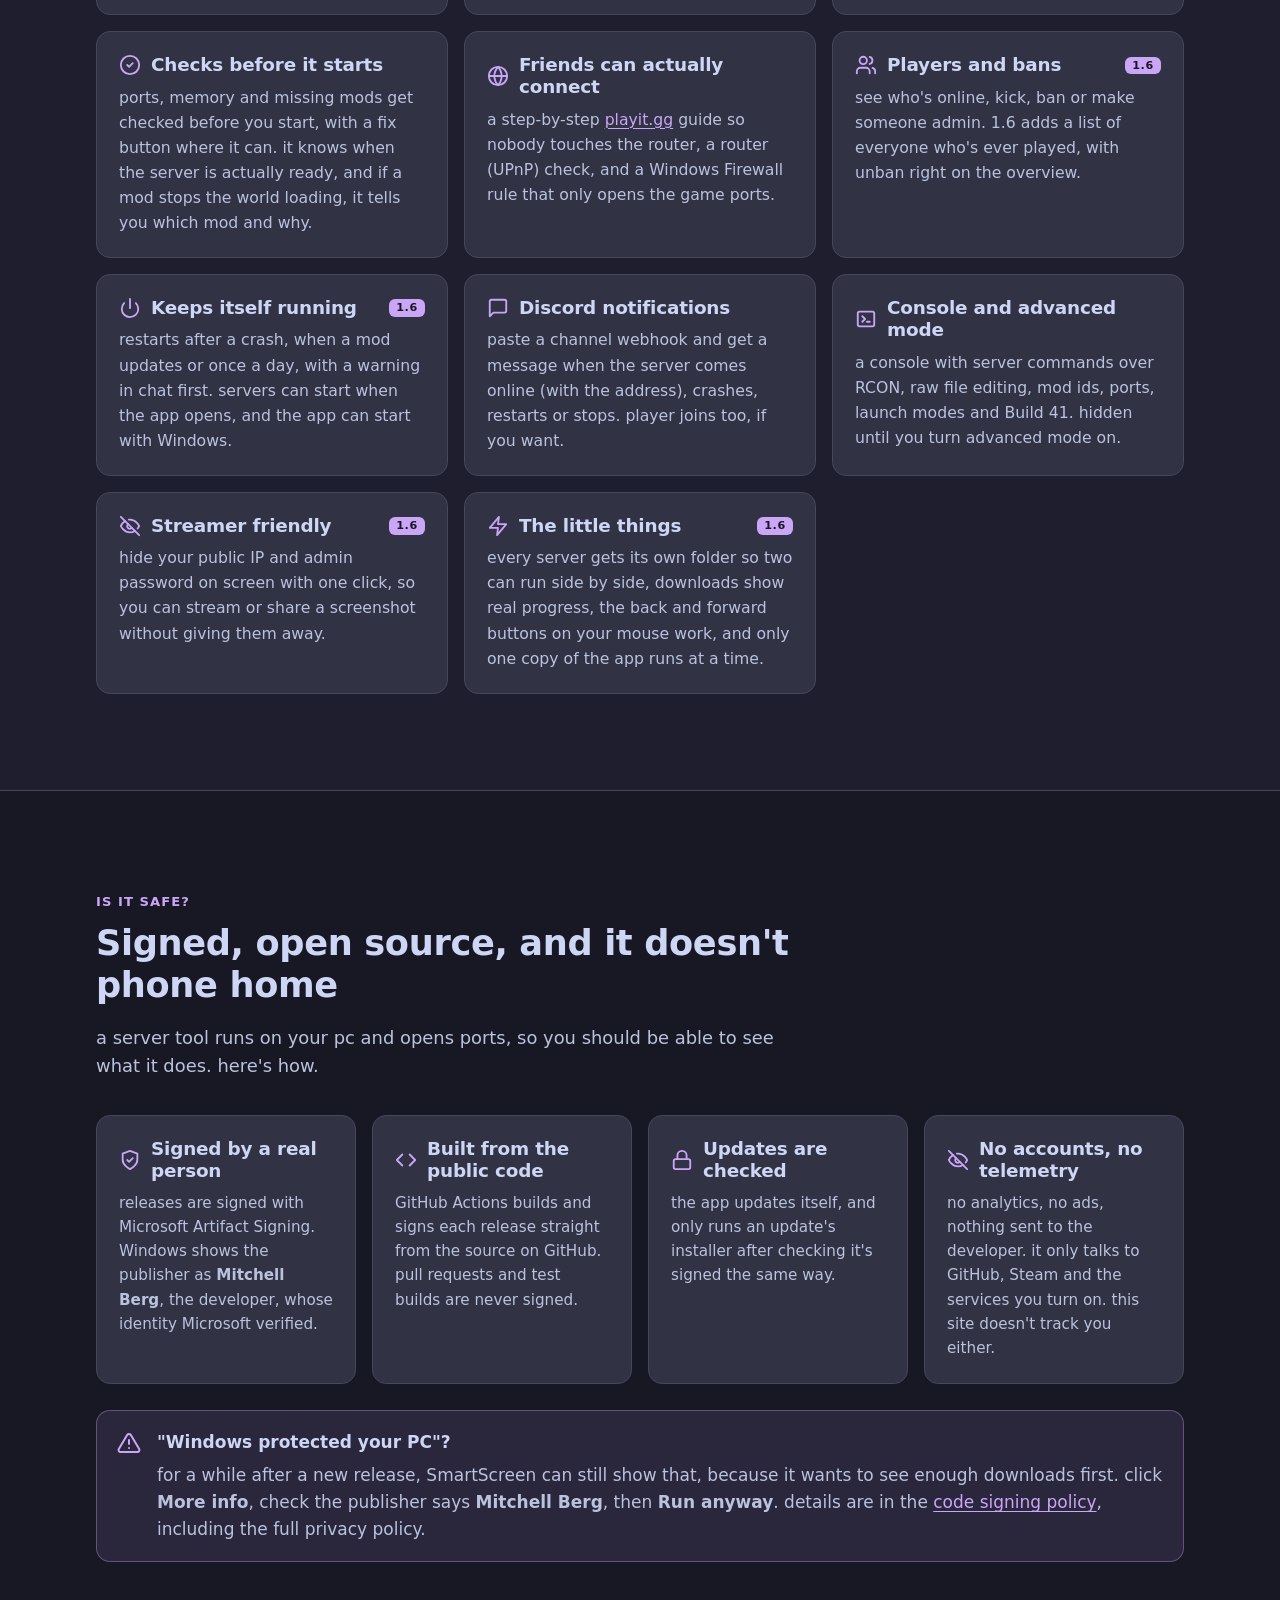
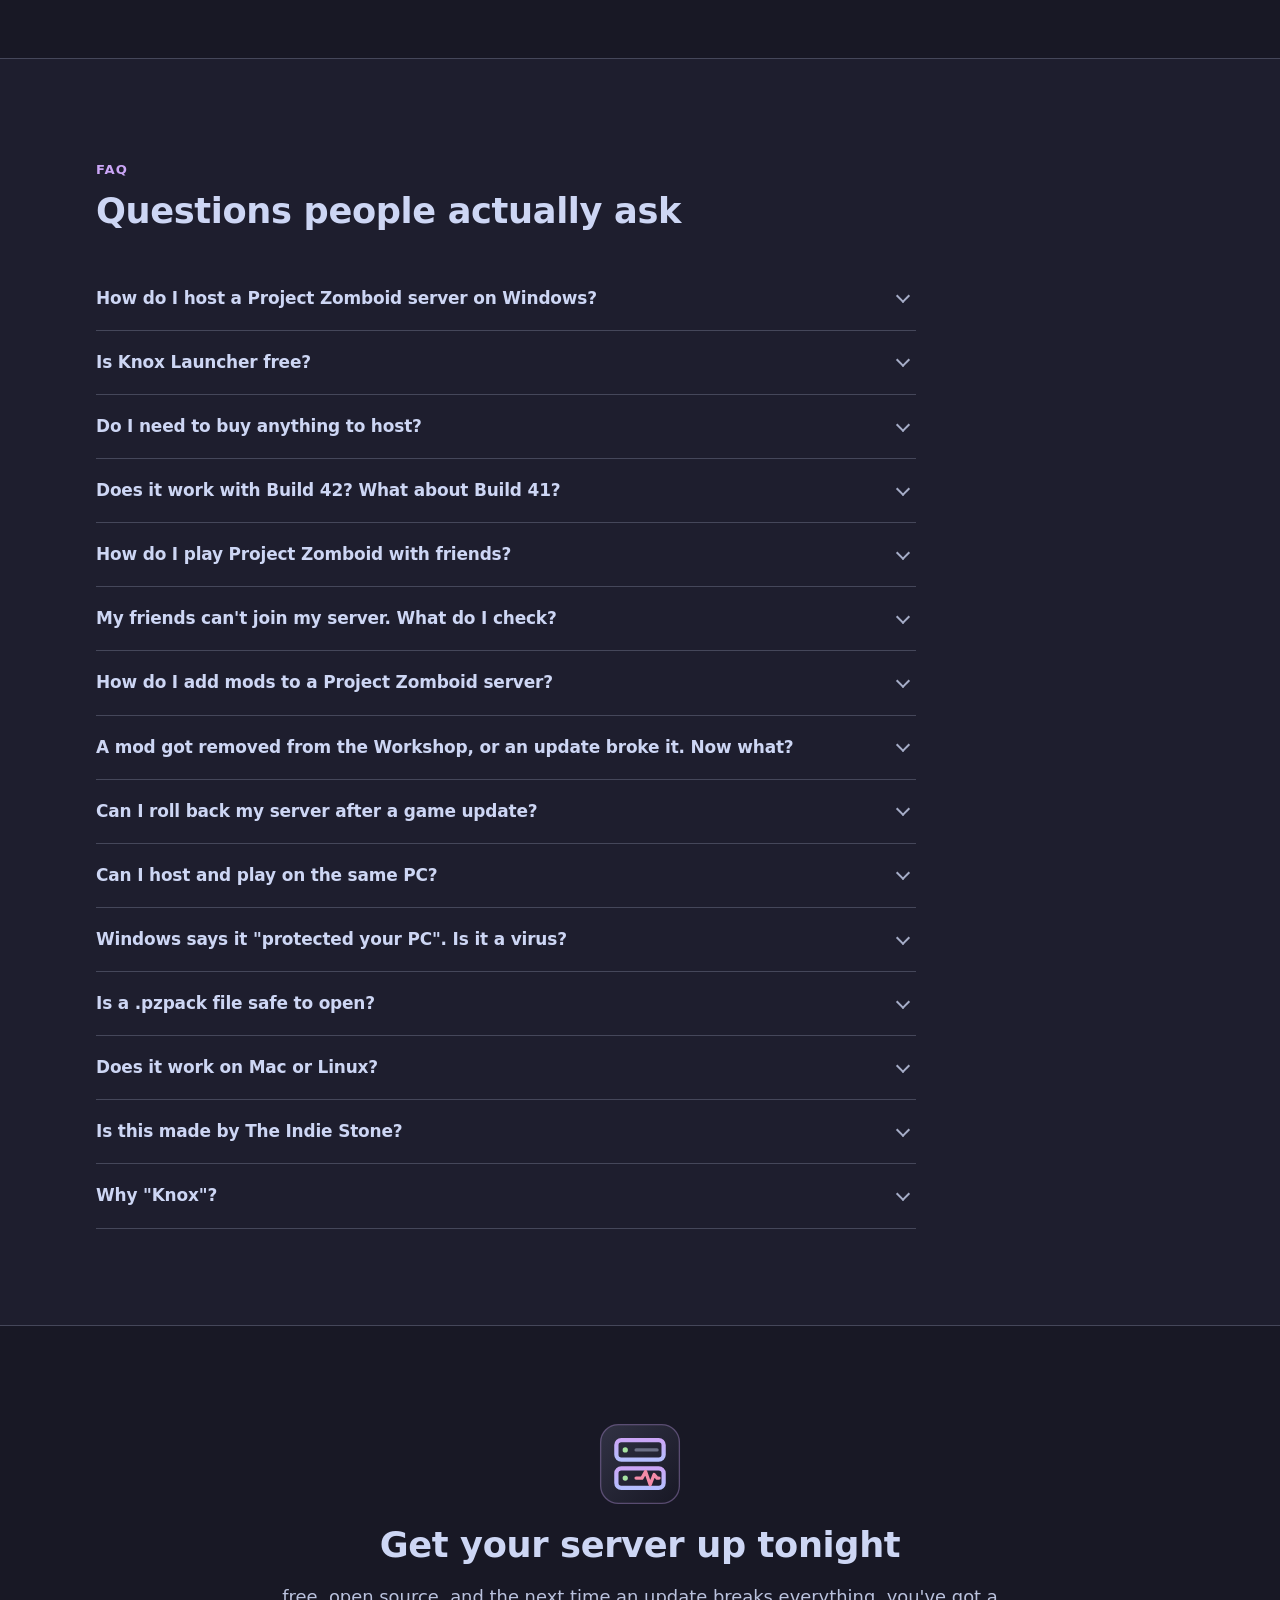
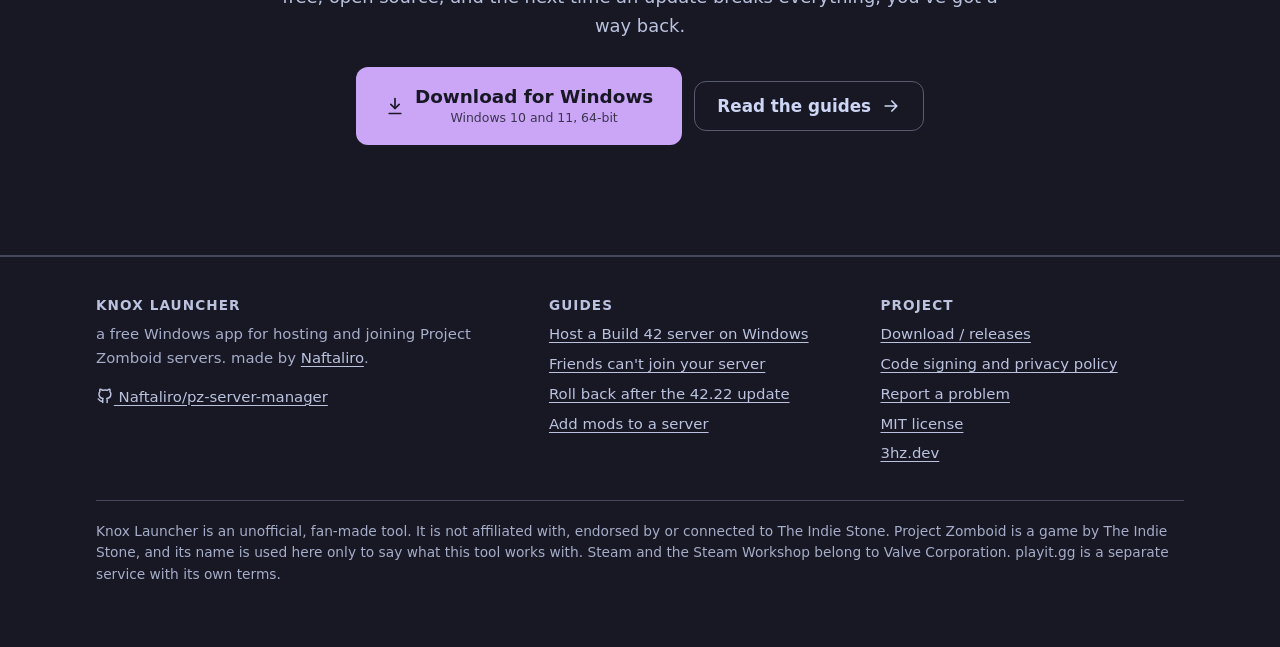
==== commit 5377caed: "knox launcher site: real screenshots, ready-made servers shot" ====
--- a/knox/index.html
+++ b/knox/index.html
@@ -205,7 +205,13 @@
           <p class="size">10 mods · 17 MB</p>
         </article>
       </div>
-      <p class="mt">each one is test-started on a real server before it ships, and the app shows which game version it was checked on. mod backups get turned on, so an author's bad update can't take your server down with it. rather pick your own? paste any Workshop collection and the app adds the mods they need, leaves out Build 41 mods and sorts the load order. <a href="/knox/guides/project-zomboid-server-mods/">guide: mods on a Project Zomboid server</a></p>
+      <div class="split mt">
+        <p>each one is test-started on a real server before it ships, and the app shows which game version it was checked on. mod backups get turned on, so an author's bad update can't take your server down with it. rather pick your own? paste any Workshop collection and the app adds the mods they need, leaves out Build 41 mods and sorts the load order. <a href="/knox/guides/project-zomboid-server-mods/">guide: mods on a Project Zomboid server</a></p>
+        <figure class="shot">
+          <img src="/knox/img/screens/presets.png" width="1920" height="1200" loading="lazy" decoding="async"
+               alt="The new server screen asking if you want any mods, with the ready-made modded servers Vanilla+, Road Trip and Homestead, each with its mod count, download size and a checked on 42.22.2 badge, and an I'll pick my own mods option below.">
+        </figure>
+      </div>
     </div>
   </section>
 
